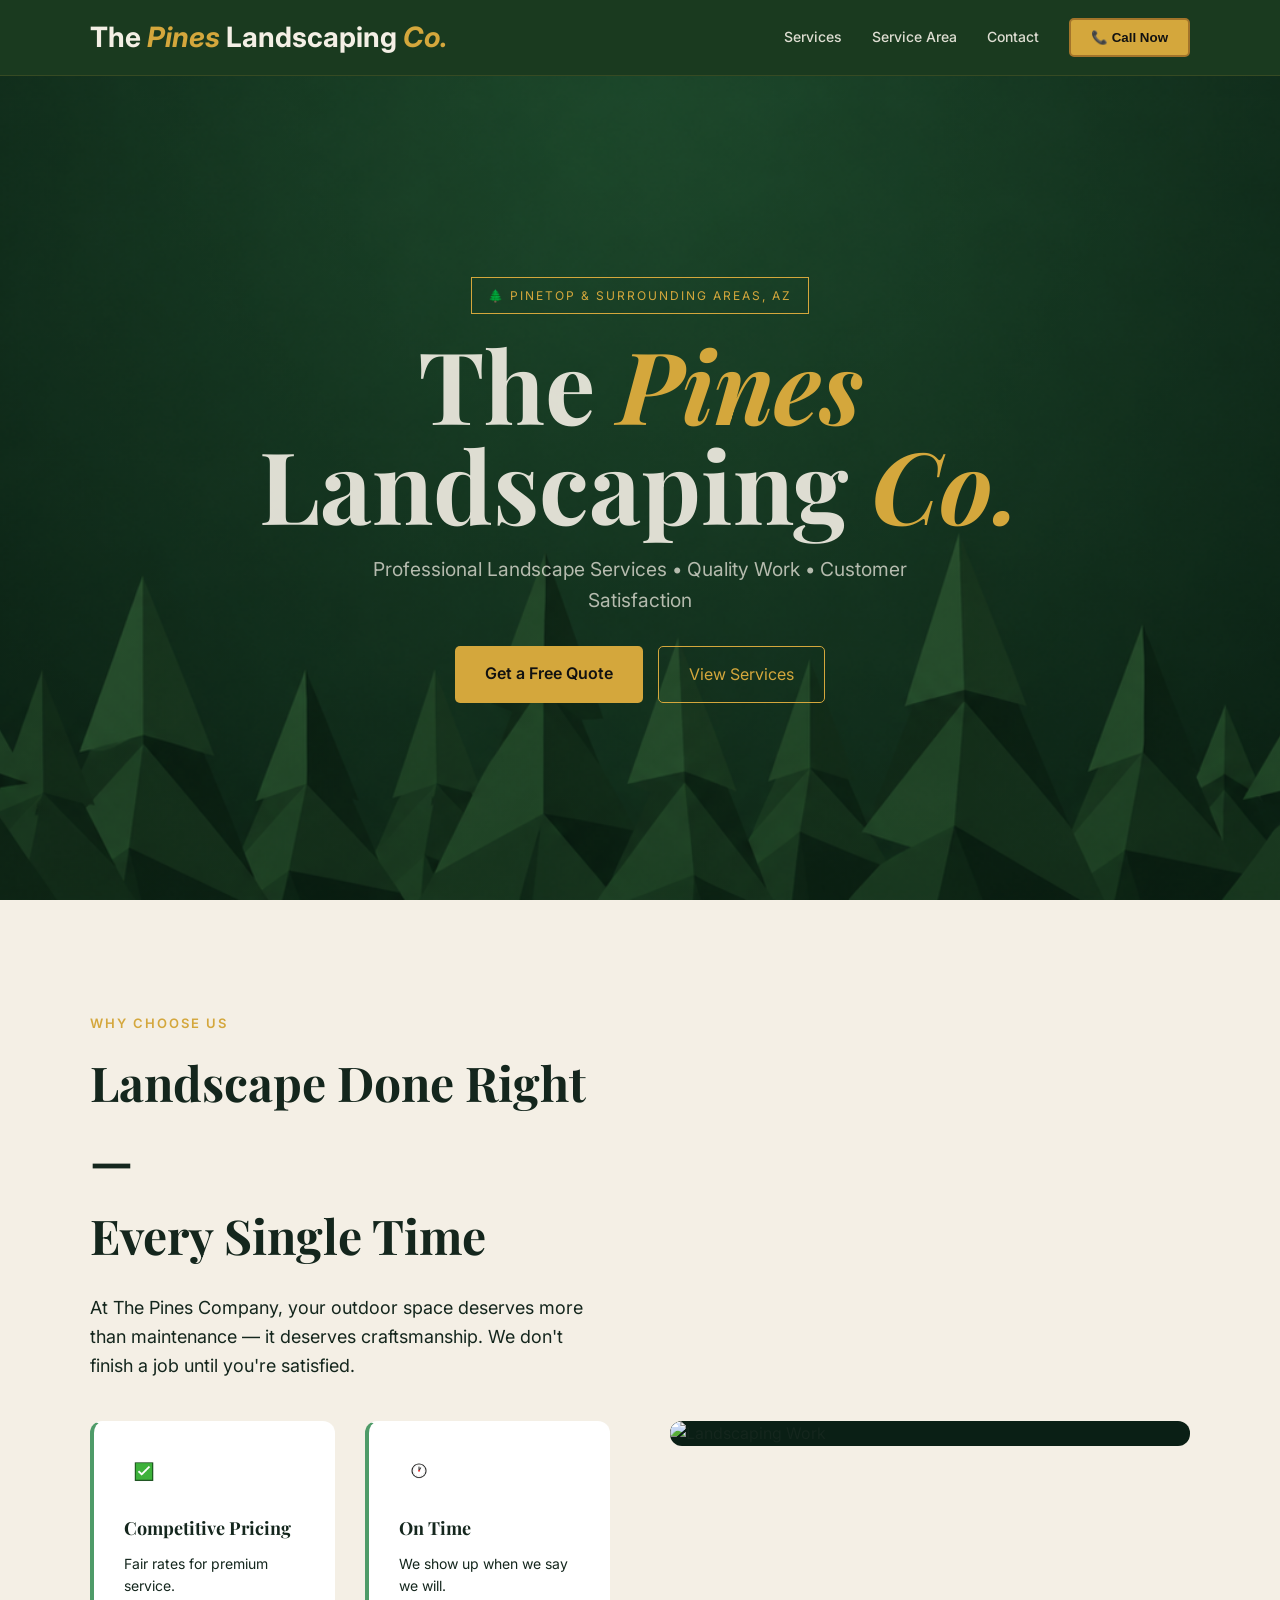
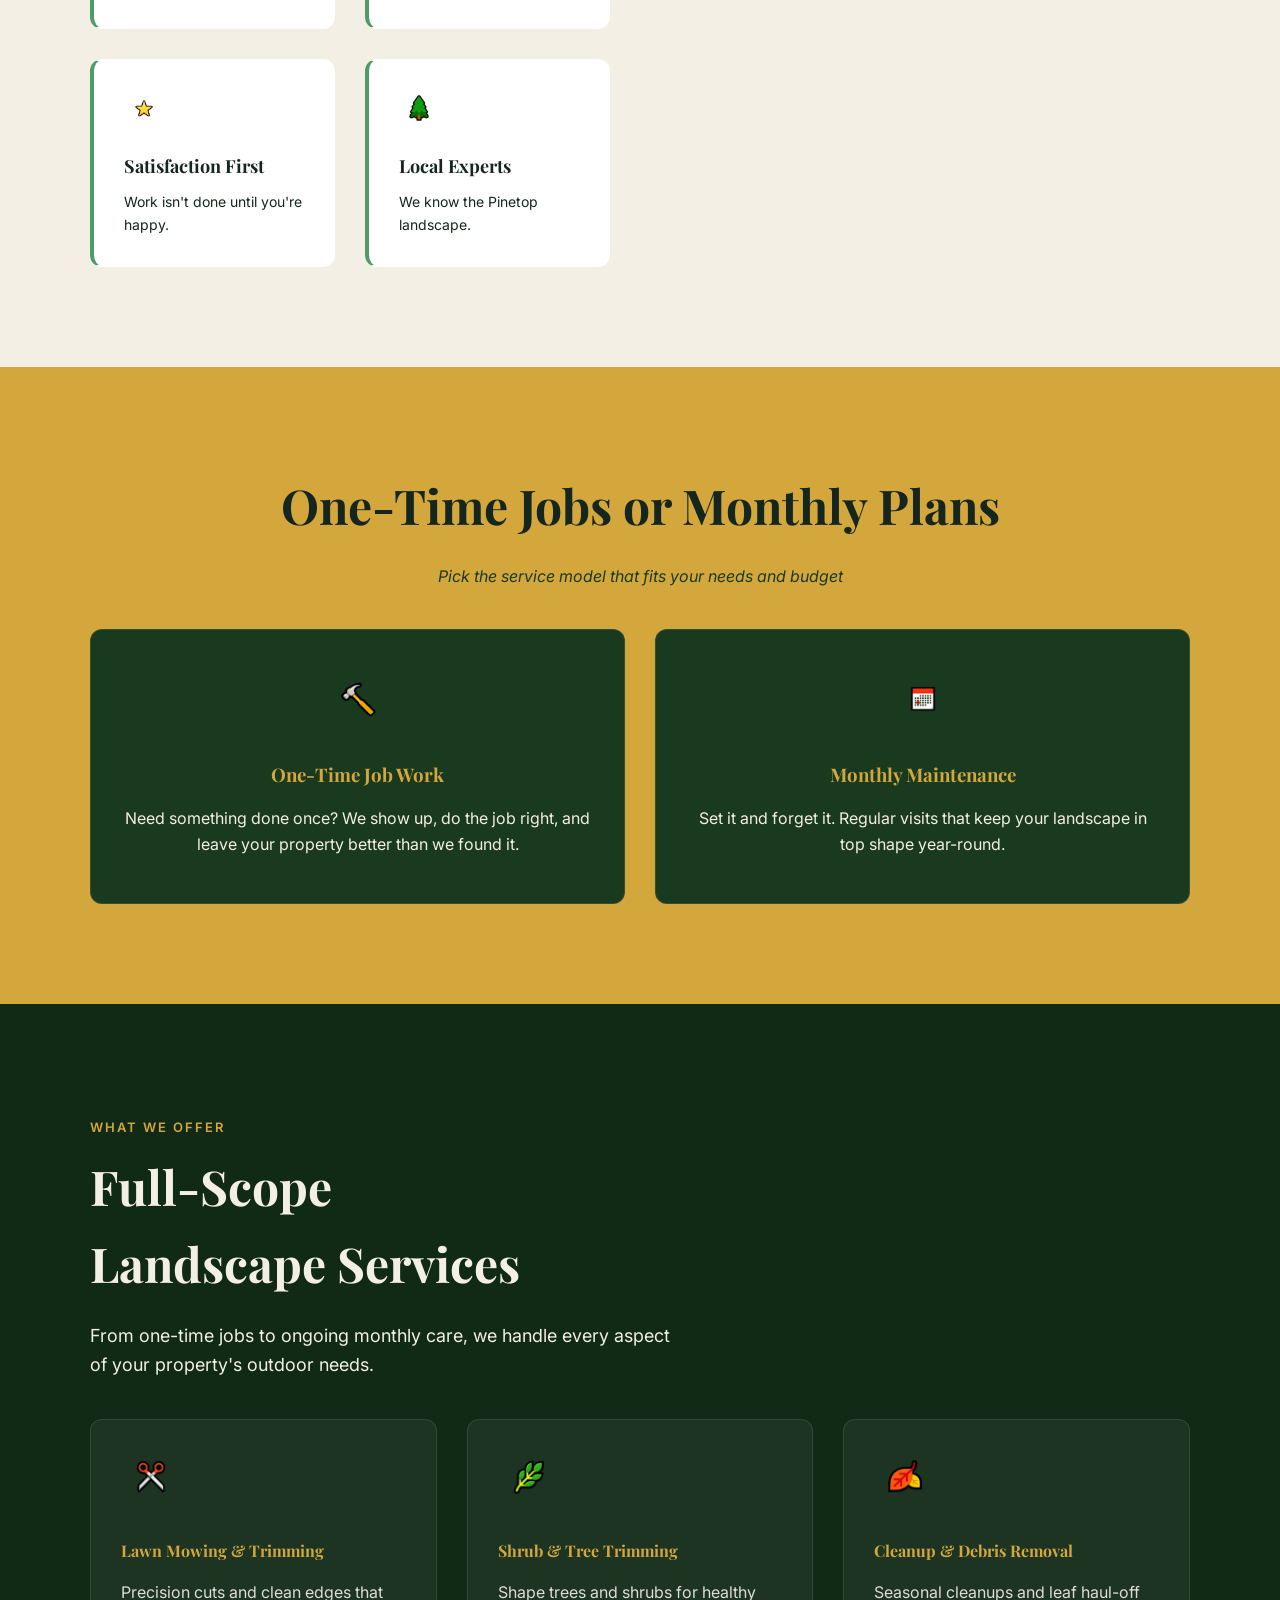
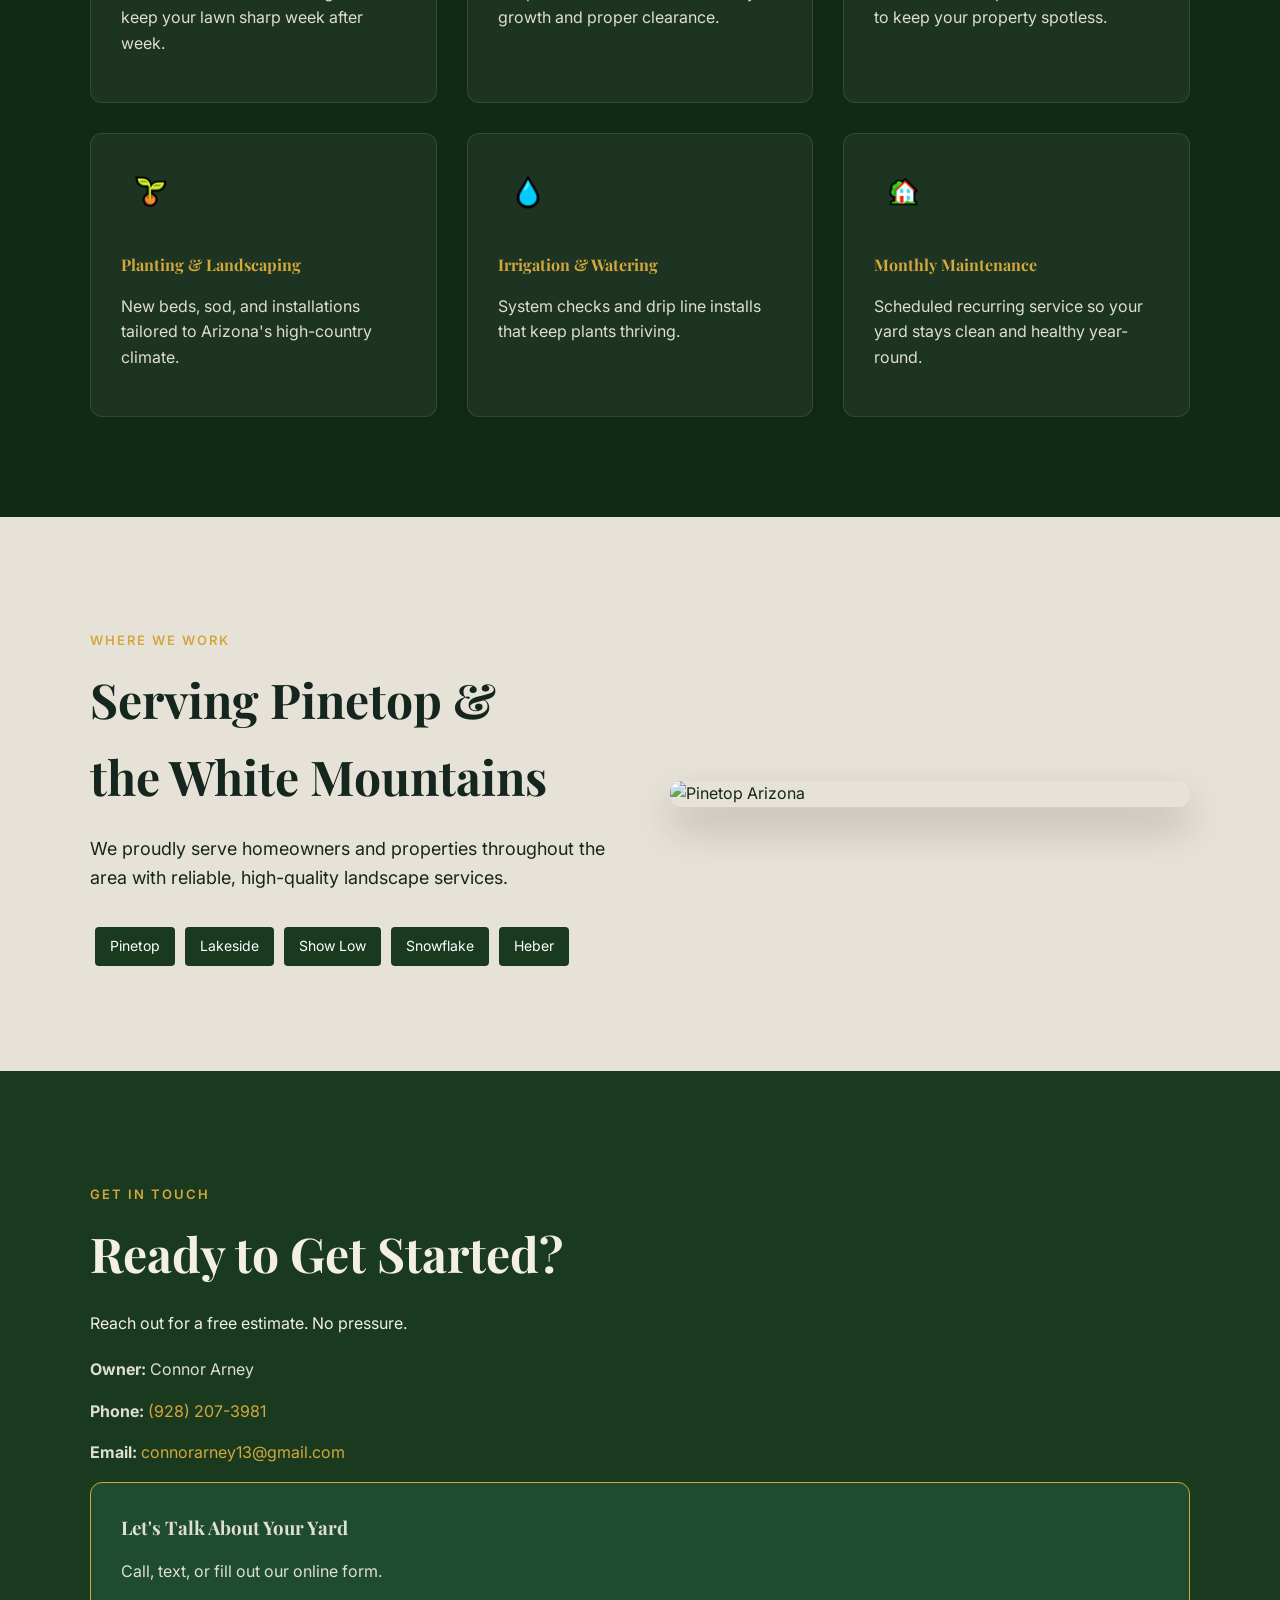
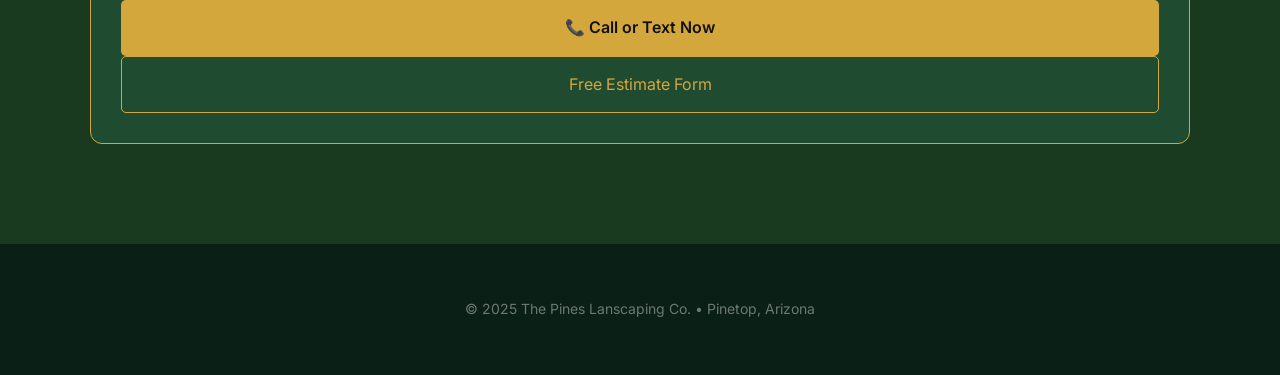
==== index.html @ 86105725 "HERO background" ====
<!DOCTYPE html>
<html lang="en">
<head>
    <meta charset="UTF-8">
    <meta name="viewport" content="width=device-width, initial-scale=1.0">
    <title>The Pines Company | Landscaping Pinetop, AZ</title>
    <meta name="description" content="Professional landscaping services in Pinetop and the White Mountains.">
    
    <!-- Google Fonts -->
    <link href="https://fonts.googleapis.com/css2?family=Playfair+Display:ital,wght@0,500;0,700;1,700&family=Inter:wght@300;400;600&display=swap" rel="stylesheet">
    <link rel="stylesheet" href="styles.css">
</head>
<body>

<header class="nav" id="main-header">
    <div class="container nav-inner">
        <div class="logo">
            The <span>Pines</span> Landscaping <span>Co.</span>
        </div>

        <button class="menu-toggle" aria-label="Toggle Menu">
            <span></span>
            <span></span>
            <span></span>
        </button>

        <nav class="nav-links">

          <a href="#services">Services</a>

          <a href="#area">Service Area</a>

          <a href="#contact">Contact</a>

          <!-- MOBILE -->
          <a href="tel:19282073981"
            class="btn-call mobile-only">
            📞 Call Now
          </a>

          <!-- DESKTOP -->
          <div class="call-wrapper desktop-only">

            <button class="btn-call"
                    id="desktopCallBtn">
              📞 Call Now
            </button>

            <div class="call-popup"
                id="callPopup">

              <p>(928) 207-3981</p>

            </div>

          </div>

        </nav>

        
    </div>
</header>

<!-- HERO -->
<section class="hero">
    <div class="container hero-content">
        <div class="badge">🌲 PINETOP & SURROUNDING AREAS, AZ</div>
        <h1>The <span>Pines</span><br>Landscaping <span>Co.</span></h1>
        <p class="subtitle">Professional Landscape Services • Quality Work • Customer Satisfaction</p>
        <div class="hero-buttons">
            <a href="https://docs.google.com/forms/d/e/1FAIpQLSfr3iakLlUoc0oCyKcKBUTKfiY2sQAtO63tjd94YqLCrpw_ZQ/viewform?usp=header" target="_blank" class="btn-primary">Get a Free Quote</a>
            <a href="#services" class="btn-outline">View Services</a>
        </div>
    </div>
    <!-- The mountain shape is preserved in CSS -->
<!--<div class="mountains"></div>-->    
</section>

<!-- WHY CHOOSE US -->
<section class="why section-padding">
    <div class="container split">
        <div class="why-left">
            <p class="section-tag">WHY CHOOSE US</p>
            <h2 class="section-title">Landscape Done Right <br>—<br> Every Single Time</h2>
            <p class="section-description">
                At The Pines Company, your outdoor space deserves more than maintenance — it deserves craftsmanship. We don't finish a job until you're satisfied.
            </p>

            <div class="grid-2 mt-40">
                <div class="feature-card">
                    <img src="images/check.png" alt="Check" class="icon-small">
                    <h3>Competitive Pricing</h3>
                    <p>Fair rates for premium service.</p>
                </div>
                <div class="feature-card">
                    <img src="images/clock.png" alt="Clock" class="icon-small">
                    <h3>On Time</h3>
                    <p>We show up when we say we will.</p>
                </div>
                <div class="feature-card">
                    <img src="images/star.png" alt="Star" class="icon-small">
                    <h3>Satisfaction First</h3>
                    <p>Work isn't done until you're happy.</p>
                </div>
                <div class="feature-card">
                    <img src="images/pine_tree.png" alt="Tree" class="icon-small">
                    <h3>Local Experts</h3>
                    <p>We know the Pinetop landscape.</p>
                </div>
            </div>
        </div>
        <div class="why-right">
            <div class="image-placeholder main-img-wrapper">
                <img src="images/landscape.jpg" alt="Landscaping Work" class="rounded-img">
            </div>
        </div>
    </div>
</section>

<!-- PLANS -->
<section class="plans section-padding">
    <div class="container text-center">
        <h2 class="section-title dark-text">One-Time Jobs or Monthly Plans</h2>
        <p class="section-subtitle">Pick the service model that fits your needs and budget</p>

        <div class="grid-2 mt-40">
            <div class="plan-card">
                <img src="images/hammer.png" alt="Hammer" class="icon-large">
                <h3>One-Time Job Work</h3>
                <p>Need something done once? We show up, do the job right, and leave your property better than we found it.</p>
            </div>
            <div class="plan-card">
                <img src="images/calender_icon.png" alt="Calendar" class="icon-large">
                <h3>Monthly Maintenance</h3>
                <p>Set it and forget it. Regular visits that keep your landscape in top shape year-round.</p>
            </div>
        </div>
    </div>
</section>

<!-- SERVICES -->
<section id="services" class="services section-padding">
    <div class="container">
        <p class="section-tag">WHAT WE OFFER</p>
        <h2 class="section-title light-text">Full-Scope<br>Landscape Services</h2>
        <p class="section-description light-text">From one-time jobs to ongoing monthly care, we handle every aspect of your property's outdoor needs.</p>
        
        <div class="grid-3 mt-40">
            <div class="service-card">
                <img src="images/scissors.png" alt="Mowing" class="icon-medium">
                <h4>Lawn Mowing & Trimming</h4>
                <p>Precision cuts and clean edges that keep your lawn sharp week after week.</p>
            </div>
            <div class="service-card">
                <img src="images/shrub.png" alt="Trimming" class="icon-medium">
                <h4>Shrub & Tree Trimming</h4>
                <p>Shape trees and shrubs for healthy growth and proper clearance.</p>
            </div>
            <div class="service-card">
                <img src="images/leaf.png" alt="Cleanup" class="icon-medium">
                <h4>Cleanup & Debris Removal</h4>
                <p>Seasonal cleanups and leaf haul-off to keep your property spotless.</p>
            </div>
            <div class="service-card">
                <img src="images/plant.png" alt="Planting" class="icon-medium">
                <h4>Planting & Landscaping</h4>
                <p>New beds, sod, and installations tailored to Arizona's high-country climate.</p>
            </div>
            <div class="service-card">
                <img src="images/water.png" alt="Irrigation" class="icon-medium">
                <h4>Irrigation & Watering</h4>
                <p>System checks and drip line installs that keep plants thriving.</p>
            </div>
            <div class="service-card">
                <img src="images/house.png" alt="Maintenance" class="icon-medium">
                <h4>Monthly Maintenance</h4>
                <p>Scheduled recurring service so your yard stays clean and healthy year-round.</p>
            </div>
        </div>
    </div>
</section>

<!-- AREA -->
<section id="area" class="area section-padding">
    <div class="container split">
        <div>
            <p class="section-tag">WHERE WE WORK</p>
            <h2 class="section-title dark-text">Serving Pinetop &<br>the White Mountains</h2>
            <p class="section-description dark-text">We proudly serve homeowners and properties throughout the area with reliable, high-quality landscape services.</p>
            <div class="locations-tags">
                <span>Pinetop</span><span>Lakeside</span><span>Show Low</span><span>Snowflake</span><span>Heber</span>
            </div>
        </div>
        <div class="area-image-wrapper">
            <img src="images/service-area.jpg" alt="Pinetop Arizona" class="rounded-img shadow">
        </div>
    </div>
</section>

<!-- CONTACT -->
<section id="contact" class="contact section-padding">
    <div class="container contact-grid">
        <div>
            <p class="section-tag">GET IN TOUCH</p>
            <h2 class="section-title light-text">Ready to Get Started?</h2>
            <p class="light-text mb-20">Reach out for a free estimate. No pressure.</p>
            <div class="contact-details">
                <p><strong>Owner:</strong> Connor Arney</p>
                <p><strong>Phone:</strong> <a href="tel:19282073981">(928) 207-3981</a></p>
                <p><strong>Email:</strong> <a href="mailto:connorarney13@gmail.com">connorarney13@gmail.com</a></p>
            </div>
        </div>
        <div class="contact-card">
            <h3>Let's Talk About Your Yard</h3>
            <p>Call, text, or fill out our online form.</p>
            <a href="tel:19282073981" class="btn-primary block text-center">📞 Call or Text Now</a>
            <a href="https://docs.google.com/forms/d/e/1FAIpQLSfr3iakLlUoc0oCyKcKBUTKfiY2sQAtO63tjd94YqLCrpw_ZQ/viewform?usp=header" target="_blank" class="btn-outline block text-center mt-10">Free Estimate Form</a>
        </div>
    </div>
</section>

<footer>
    <div class="container">
        <p>&copy; 2025 The Pines Lanscaping Co. • Pinetop, Arizona</p>
    </div>
</footer>

<script src="scripts.js"></script>
</body>
</html>
---- styles.css ----
/* =========================
   VARIABLES & RESET
========================= */
:root {
  --primary-green: #1a3a1f;
  --accent-gold: #d4a73c;
  --off-white: #f4efe5;
  --text-dark: #14261d;
  --text-light: rgba(244, 239, 229, 0.9);
  --white: #ffffff;
  --transition: all 0.3s ease;
}

* { box-sizing: border-box; }

body {
  margin: 0;
  font-family: 'Inter', sans-serif;
  background: var(--primary-green);
  color: var(--text-light);
  line-height: 1.6;
  overflow-x: hidden;
}

h1, h2, h3, h4 {
  font-family: 'Playfair Display', serif;
  margin: 0;
}

.container {
  width: 90%;
  max-width: 1100px;
  margin: auto;
}

.section-padding { padding: 100px 0; }
.mt-40 { margin-top: 40px; }
.mb-20 { margin-bottom: 20px; }
.text-center { text-align: center; }

/* =========================
   NAVIGATION
========================= */
.nav {
  position: fixed;
  top: 0;
  width: 100%;
  z-index: 1000;
  padding: 15px 0;
  background: var(--primary-green);
  border-bottom: 1px solid rgba(212, 167, 60, 0.15);
  transition: var(--transition);
}

.nav.scrolled {
  padding: 10px 0;
  box-shadow: 0 5px 20px rgba(0,0,0,0.3);
}

.nav-inner {
  display: flex;
  justify-content: space-between;
  align-items: center;
}

.logo {
  font-size: 28px;
  font-weight: 700;
  color: var(--off-white);
}

.logo span { color: var(--accent-gold); font-style: italic; }

.nav-links { display: flex; gap: 30px; align-items: center; }

.nav-links a {
  color: var(--text-light);
  text-decoration: none;
  font-size: 14px;
  font-weight: 500;
  transition: var(--transition);
}

.nav-links a:hover { color: var(--accent-gold); }

.btn-call {
  background: var(--accent-gold);
  color: #111 !important;
  padding: 10px 20px;
  border-radius: 5px;
  font-weight: 600;
  text-decoration: none;
  border: 2px solid rgb(163, 116, 42);
  box-shadow: none;
}

/* Mobile Menu Toggle */
.menu-toggle {
  display: none;
  background: none;
  border: none;
  cursor: pointer;
  flex-direction: column;
  gap: 5px;
}

.menu-toggle span {
  display: block;
  width: 25px;
  height: 3px;
  background: var(--off-white);
}

/* =========================
   HERO
========================= */
.hero {
  height: 100vh;

  display: flex;

  align-items: center;

  text-align: center;

  position: relative;

  background:
    linear-gradient(
      rgba(0,0,0,0.25),
      rgba(0,0,0,0.25)
    ),
    url("images/HERObg.png");

  background-size: cover;

  background-position: center;

  background-repeat: no-repeat;

  padding-top: 80px;
}

.badge {
  display: inline-block;
  border: 1px solid var(--accent-gold);
  color: var(--accent-gold);
  padding: 8px 16px;
  font-size: 12px;
  letter-spacing: 2px;
  margin-bottom: 20px;
}

.hero h1 { font-size: clamp(50px, 8vw, 100px); line-height: 1; }
.hero h1 span { color: var(--accent-gold); font-style: italic; }

.subtitle {
  font-size: 1.2rem;
  margin: 20px auto;
  max-width: 600px;
  opacity: 0.8;
}

.hero-buttons { display: flex; justify-content: center; gap: 15px; margin-top: 30px; }

/* =========================
   COMPONENTS (Cards & Buttons)
========================= */
.btn-primary {
  background: var(--accent-gold);
  color: #111;
  padding: 15px 30px;
  border-radius: 5px;
  text-decoration: none;
  font-weight: 600;
  display: inline-block;
  transition: var(--transition);
}

.btn-primary:hover { transform: translateY(-3px); box-shadow: 0 5px 15px rgba(0,0,0,0.2); }

.btn-outline {
  border: 1px solid var(--accent-gold);
  color: var(--accent-gold);
  padding: 15px 30px;
  border-radius: 5px;
  text-decoration: none;
  display: inline-block;
  transition: var(--transition);
}

.btn-outline:hover { background: var(--accent-gold); color: #111; }

.block { display: block; width: 100%; }

/* Grid logic */
.grid-2 { display: grid; grid-template-columns: 1fr 1fr; gap: 30px; }
.grid-3 { display: grid; grid-template-columns: repeat(3, 1fr); gap: 30px; }
.split { display: grid; grid-template-columns: 1fr 1fr; gap: 60px; align-items: center; }

/* Common Card Style */
.feature-card, .plan-card, .service-card, .contact-card {
  background: rgba(255,255,255,0.05);
  border: 1px solid rgba(255,255,255,0.1);
  padding: 30px;
  border-radius: 12px;
  transition: var(--transition);
}

.feature-card { background: var(--white); color: var(--text-dark); border-left: 4px solid #4e9b68; }
.feature-card h3 { font-size: 18px; margin-bottom: 10px; }
.feature-card p { font-size: 14px; margin: 0; }

.plan-card { background: var(--primary-green); color: var(--off-white); text-align: center; }
.plan-card h3 { color: var(--accent-gold); margin: 15px 0; }

.service-card:hover { transform: translateY(-5px); border-color: var(--accent-gold); }
.service-card h4 { margin-bottom: 10px; color: var(--accent-gold); }

/* Section Typo */
.section-tag { color: var(--accent-gold); letter-spacing: 2px; font-weight: 600; font-size: 13px; margin-bottom: 10px; }
.section-title { font-size: clamp(32px, 5vw, 48px); margin-bottom: 20px; }
.section-description { font-size: 18px; max-width: 600px; margin-bottom: 30px; }

.dark-text { color: var(--text-dark); }
.light-text { color: var(--off-white); }

/* =========================
   SECTIONS SPECIFIC
========================= */
.why { background: var(--off-white); color: var(--text-dark); }

.plans { background: var(--accent-gold); }
.section-subtitle { font-style: italic; color: var(--primary-green); }

.services { background: #102a16; }

.area { background: #e7e2d8; color: var(--text-dark); }
.locations-tags span {
  display: inline-block;
  background: var(--primary-green);
  color: white;
  padding: 8px 15px;
  margin: 5px;
  border-radius: 4px;
  font-size: 14px;
}

.contact-card { background: rgba(32, 77, 52, 0.9); border: 1px solid var(--accent-gold); }
.contact-details a { color: var(--accent-gold); text-decoration: none; }

.rounded-img { width: 100%; border-radius: 15px; display: block; }
.shadow { box-shadow: 0 20px 40px rgba(0,0,0,0.2); }

/* =========================
   MOUNTAIN CLIP (Original preserved)
========================= */
.mountains {
  position: absolute;
  bottom: 0; left: 0; width: 100%; height: 200px; z-index: 1; pointer-events: none;
}
.mountains::after {
  content: ""; position: absolute; inset: 0;
  clip-path: polygon(0% 100%, 4% 70%, 14% 52%, 27% 65%, 42% 42%, 58% 58%, 74% 38%, 90% 55%, 100% 100%);
  background-color: rgba(95, 160, 95, 0.2);
}

footer { background: #0a1f15; padding: 40px 0; text-align: center; font-size: 14px; color: rgba(255,255,255,0.4); }

/* =========================
   RESPONSIVE
========================= */

.desktop-only {
  display: inline-block;
}

.mobile-only {
  display: none;
}

@media (max-width: 900px) {
  .desktop-only { display: none !important; }
  .mobile-only { display: inline-block !important; }
  .menu-toggle { display: flex; }
  
  .nav-links {
    position: absolute;
    top: 100%; left: 0; width: 100%;
    background: var(--primary-green);
    flex-direction: column;
    padding: 20px;
    gap: 20px;
    display: none; /* Toggle with JS */
  }
  
  .nav-links.active { display: flex; }
  
  .split, .grid-3, .grid-2, .contact-grid { grid-template-columns: 1fr; }
  
  .hero { height: auto; padding: 150px 0 100px; }
  .hero-buttons { flex-direction: column; }
}

/* =========================
   MOBLIE & DESKTOP BEHAVIOR
========================= */

.call-wrapper {
  position: relative;
}

.call-popup {
  position: absolute;

  top: 120%;

  right: 0;

  background: rgba(26, 58, 31, 1);

  color: rgba(244, 239, 229, 1);

  border: 2px solid rgba(212, 175, 55, 1);

  padding: 14px 18px;

  border-radius: 10px;

  box-shadow:
    0 10px 30px rgba(0,0,0,0.18);

  opacity: 0;

  pointer-events: none;

  transform: translateY(-10px);

  transition: 0.25s ease;

  white-space: nowrap;

  z-index: 1000;
}

.call-popup.active {
  opacity: 1;

  pointer-events: auto;

  transform: translateY(0);
}

/* =========================
   IMAGE & ICON CONSTRAINTS
========================= */

/* This prevents icons from blowing up to full width */
.icon-small {
    width: 40px;
    height: 40px;
    object-fit: contain; /* Keeps ratio, doesn't stretch */
    margin-bottom: 15px;
}

.icon-medium {
    width: 60px;
    height: 60px;
    object-fit: contain;
    margin-bottom: 20px;
}

.icon-large {
    width: 80px;
    height: 80px;
    object-fit: contain;
    margin-bottom: 20px;
    display: block;
    margin-left: auto;
    margin-right: auto;
}

/* This controls the large "Service Area" and "Landscape" photos */
.rounded-img {
    width: 100%;
    max-height: 450px;    /* Prevents the image from being infinitely tall */
    object-fit: cover;    /* Crops the image to fit the box without stretching */
    border-radius: 12px;
    display: block;
}

/* Specifically for the "Why Choose Us" side image */
.why-right .rounded-img {
    max-height: 600px; /* Allows this one to be a bit taller to match text height */
}

/* Placeholder box styling in case images haven't loaded */
.image-placeholder {
    background: #0a1f15;
    border-radius: 12px;
    overflow: hidden;
}

/* =========================
   RESPONSIVE IMAGE ADJUSTMENTS
========================= */
@media (max-width: 900px) {
    .rounded-img {
        max-height: 300px; /* Makes images shorter on mobile so you don't have to scroll forever */
    }
}
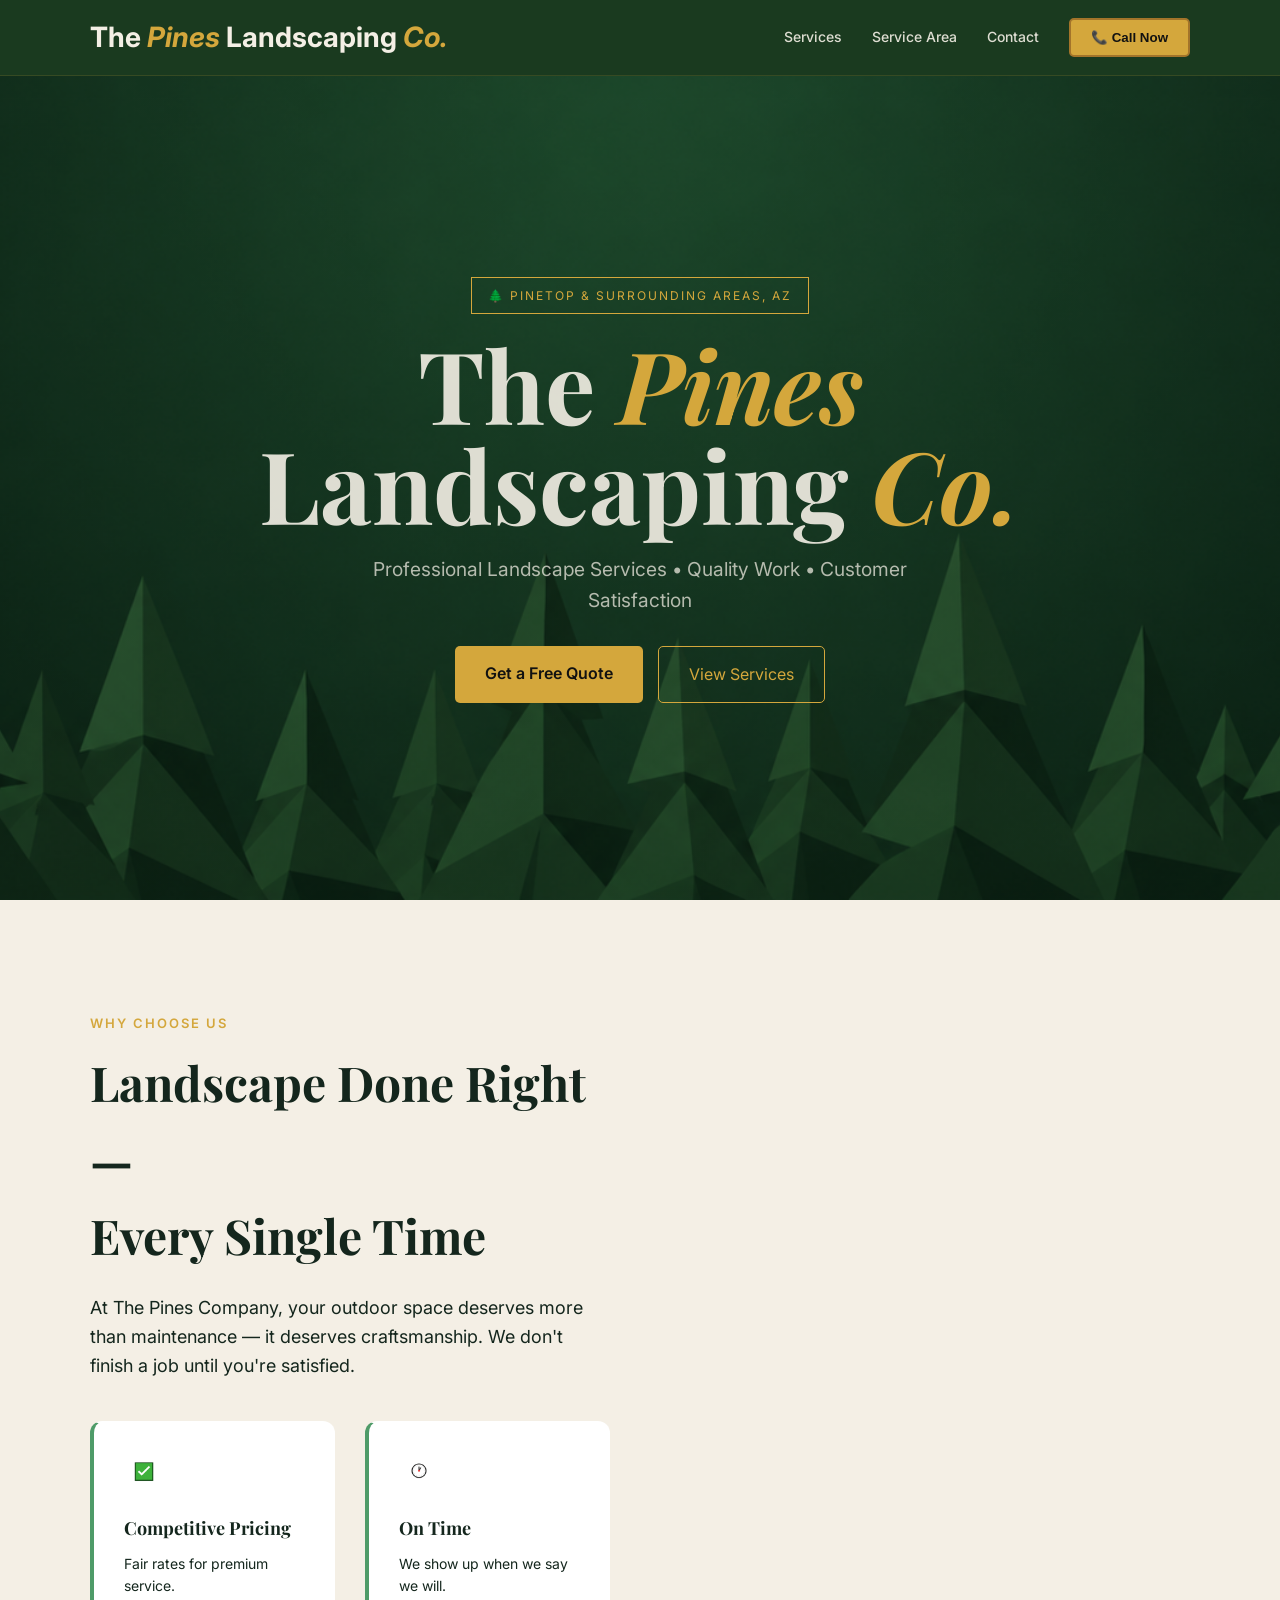
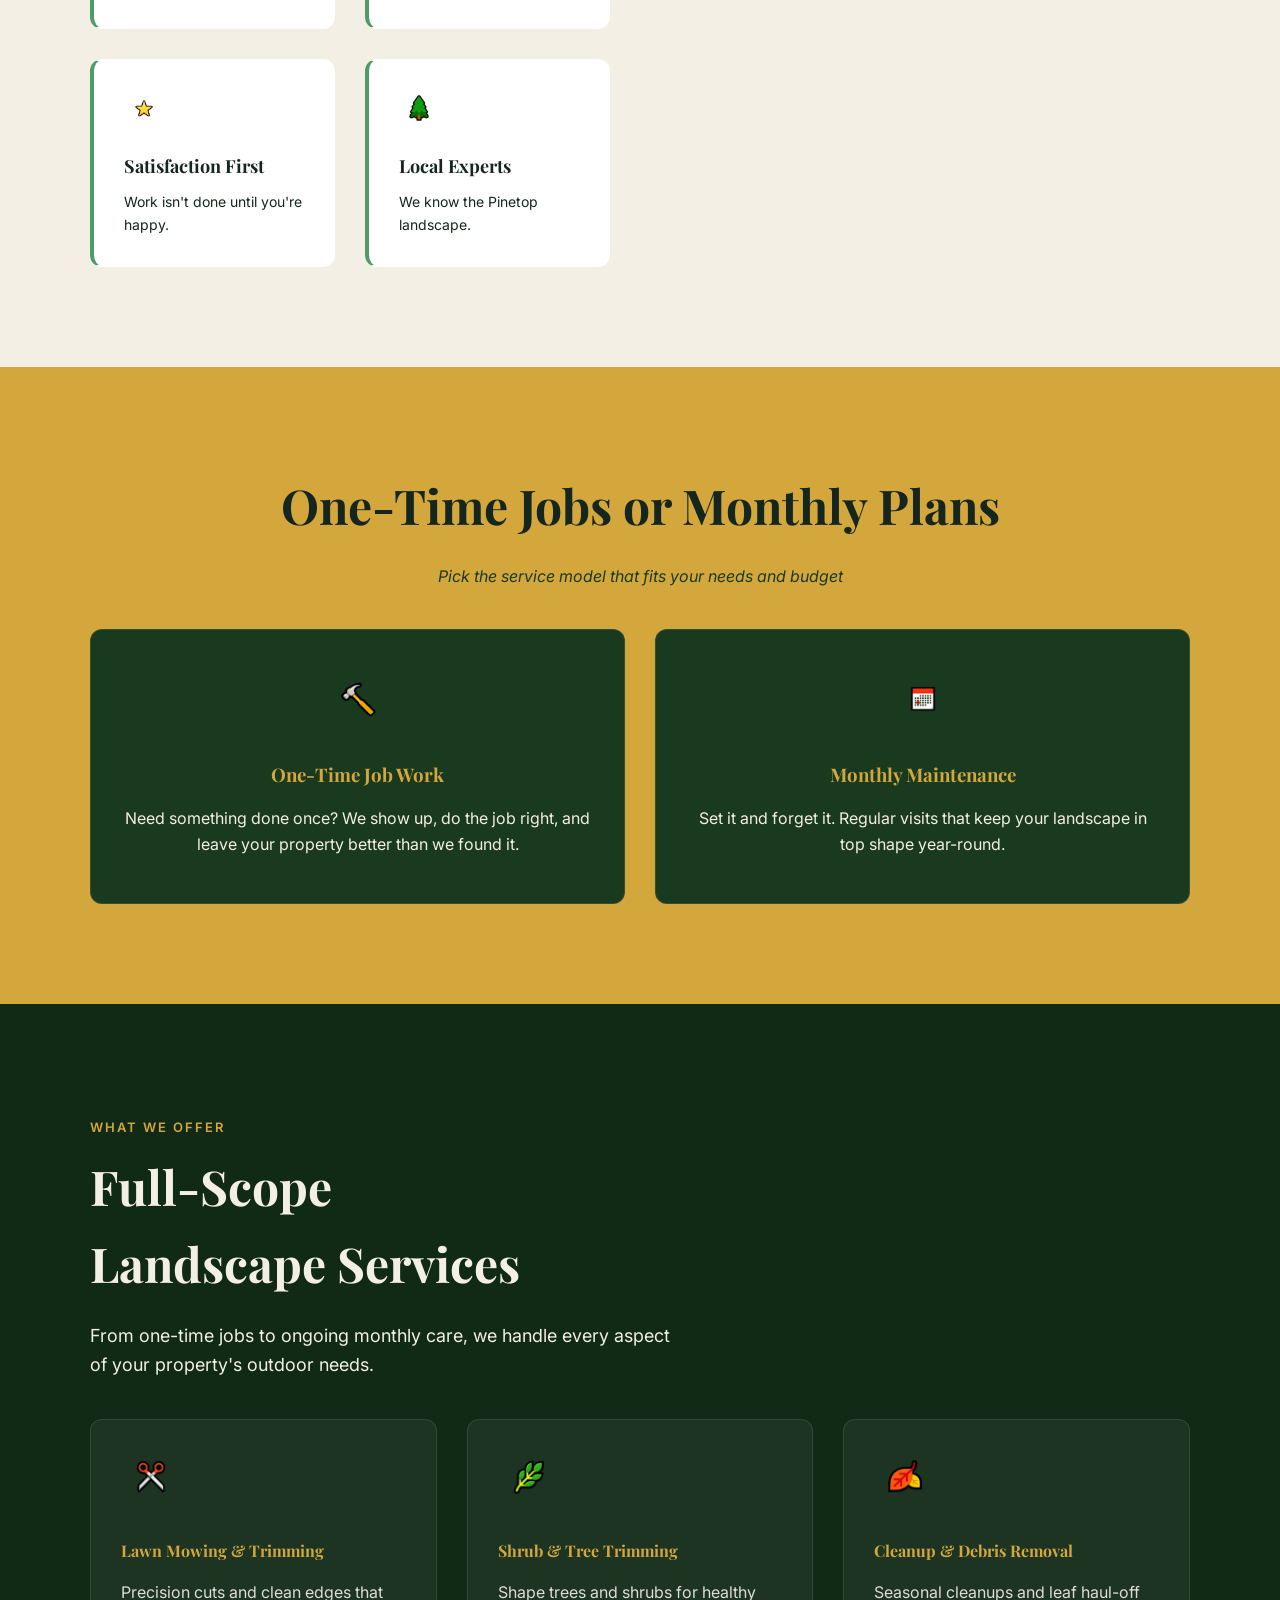
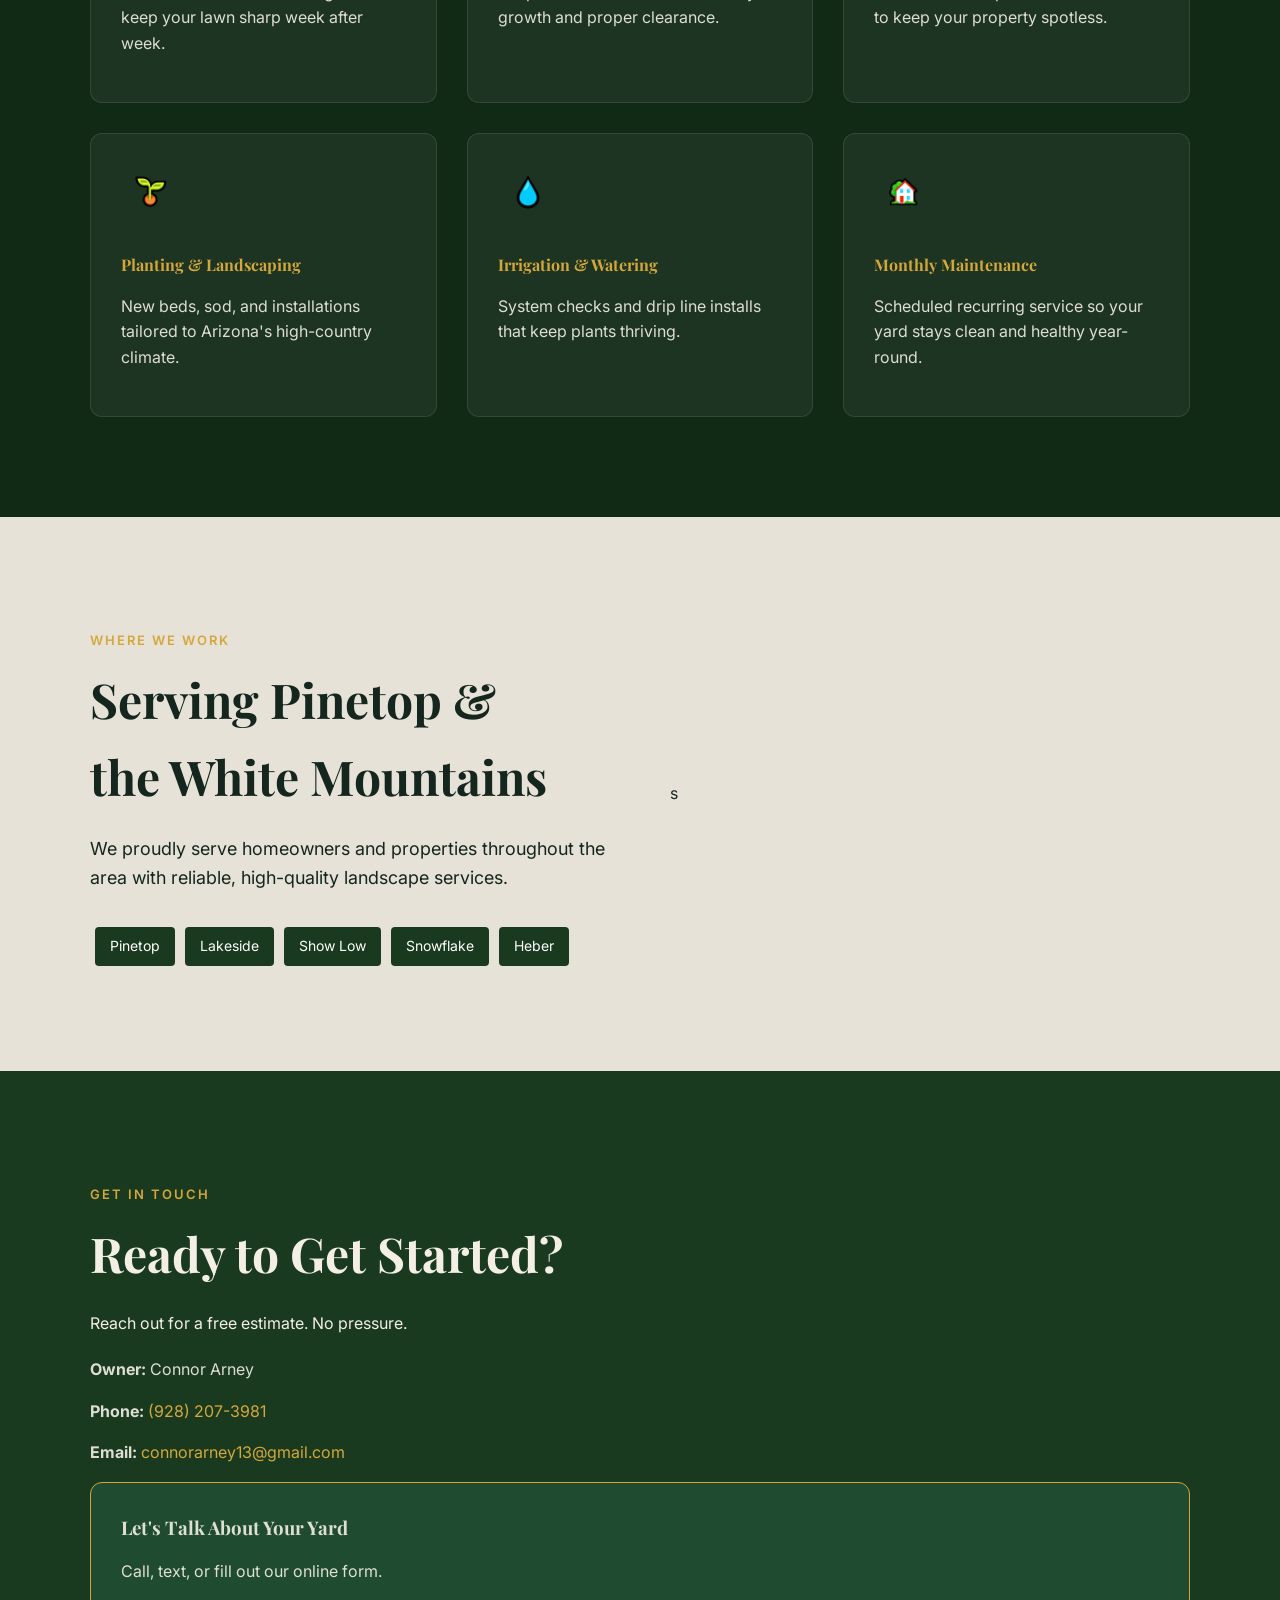
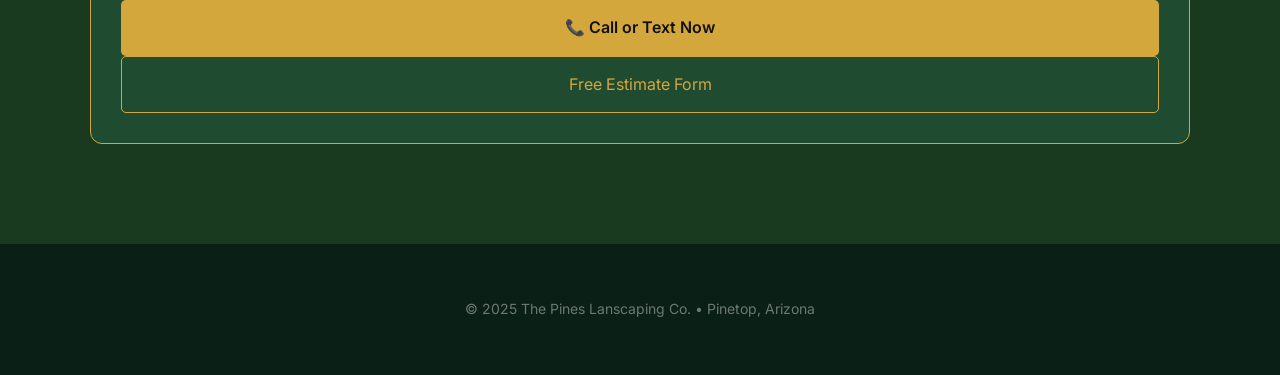
==== commit 83548908: "remove images" ====
--- a/index.html
+++ b/index.html
@@ -110,9 +110,9 @@
             </div>
         </div>
         <div class="why-right">
-            <div class="image-placeholder main-img-wrapper">
+            <!-- <div class="image-placeholder main-img-wrapper">
                 <img src="images/landscape.jpg" alt="Landscaping Work" class="rounded-img">
-            </div>
+            </div> -->
         </div>
     </div>
 </section>
@@ -191,9 +191,9 @@
                 <span>Pinetop</span><span>Lakeside</span><span>Show Low</span><span>Snowflake</span><span>Heber</span>
             </div>
         </div>
-        <div class="area-image-wrapper">
+        <!-- <div class="area-image-wrapper">
             <img src="images/service-area.jpg" alt="Pinetop Arizona" class="rounded-img shadow">
-        </div>
+        </div> -->s
     </div>
 </section>
 
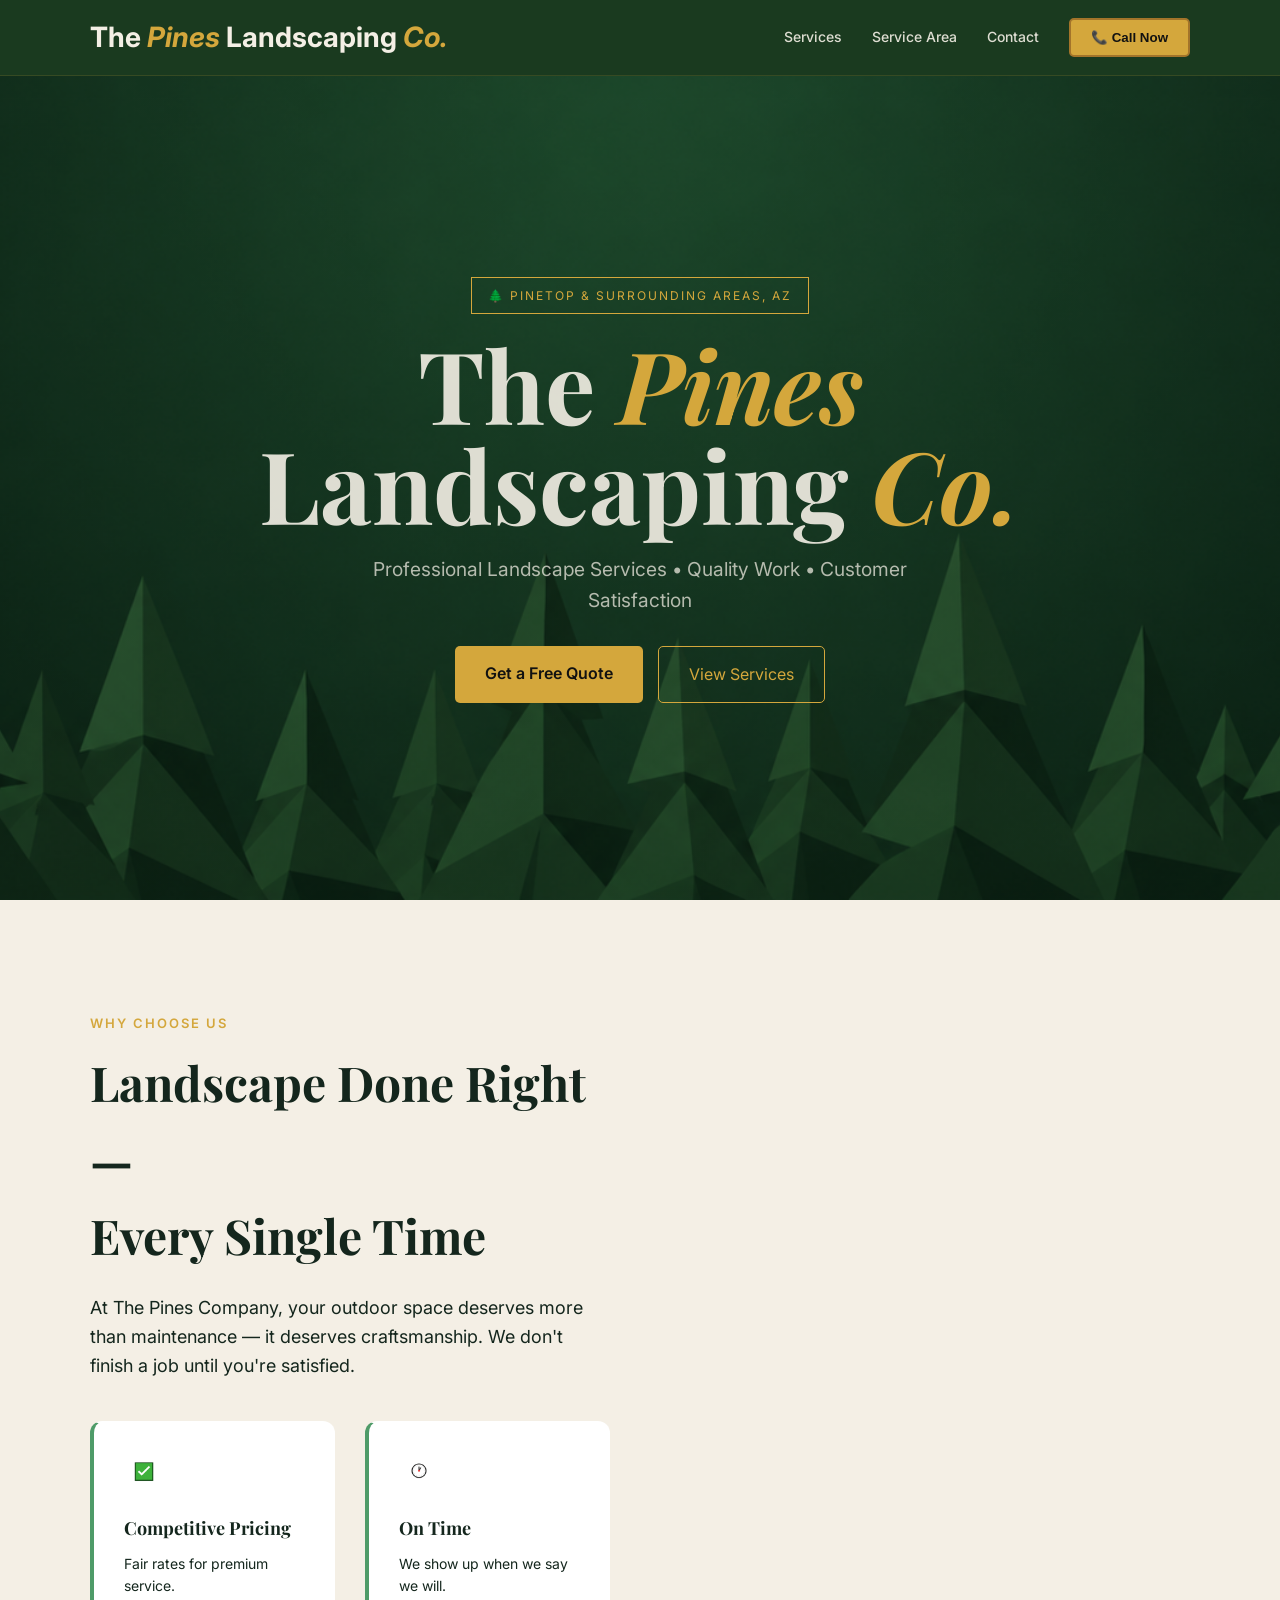
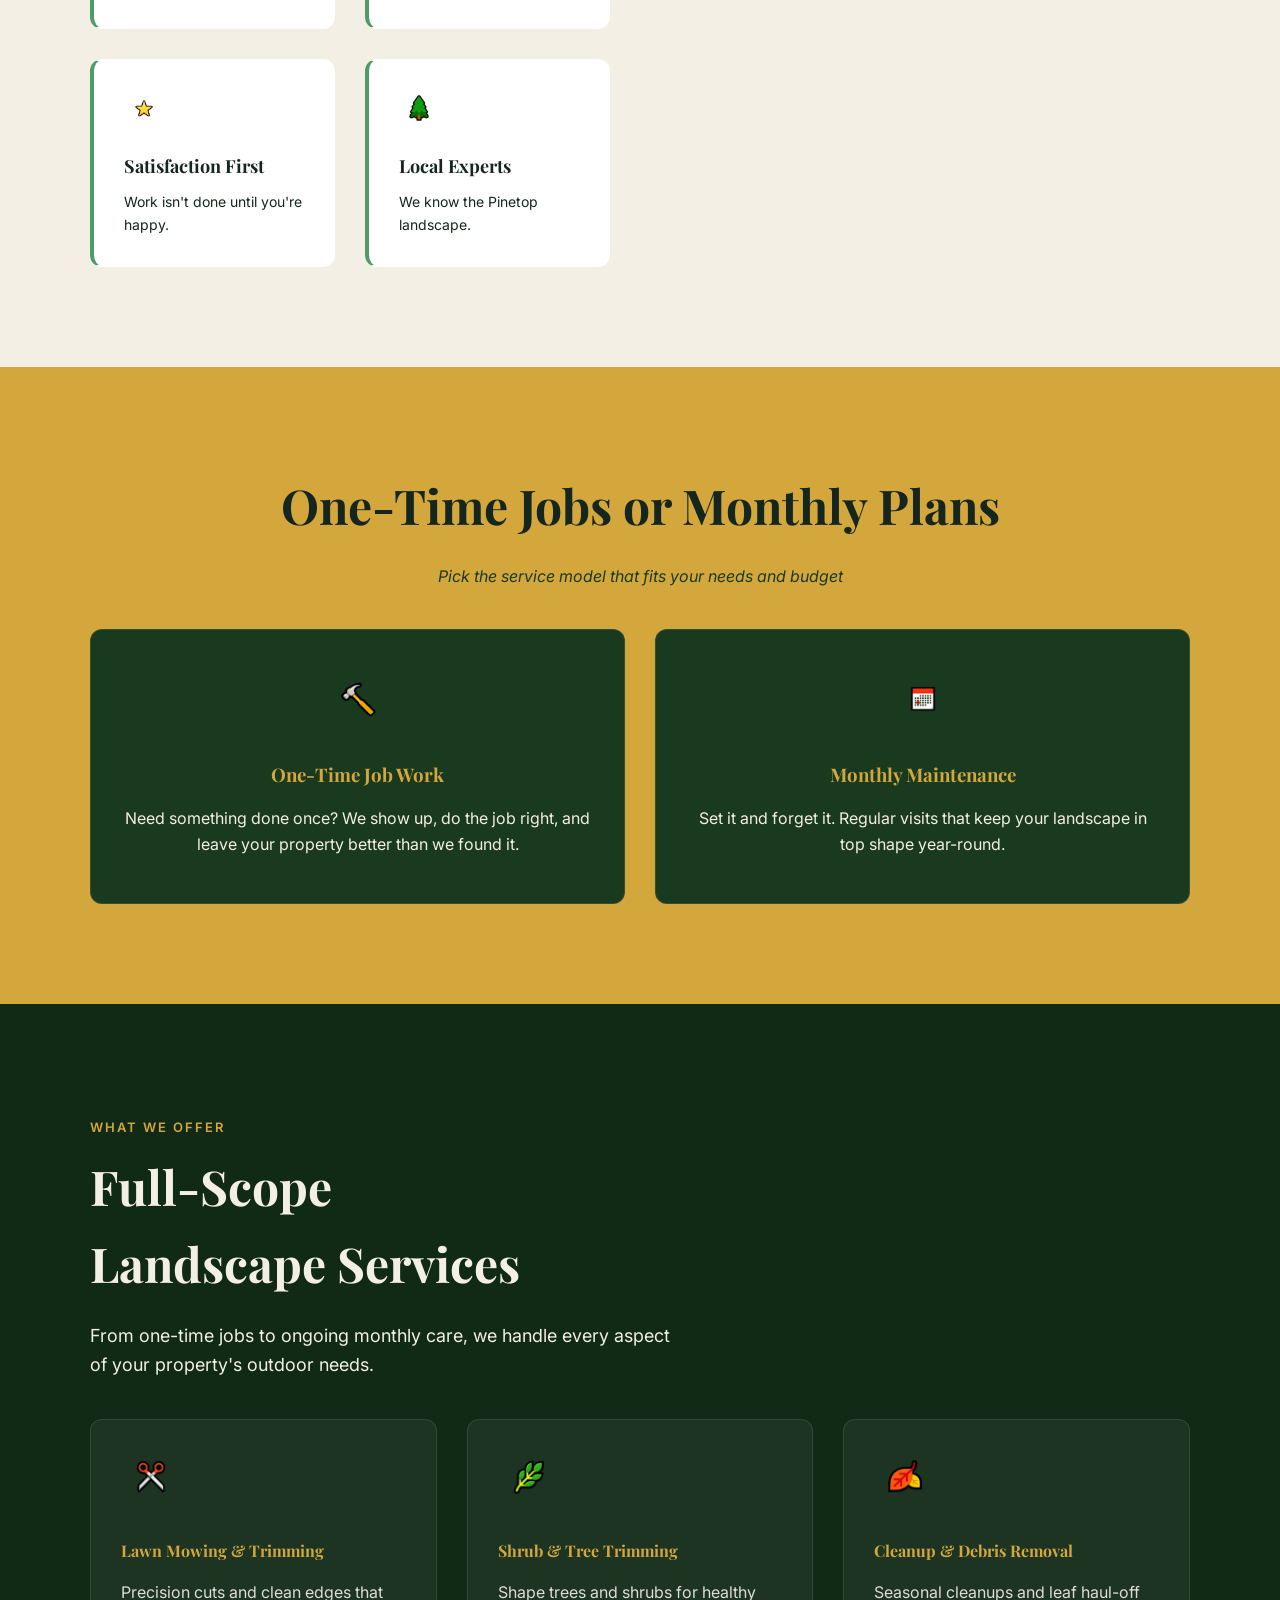
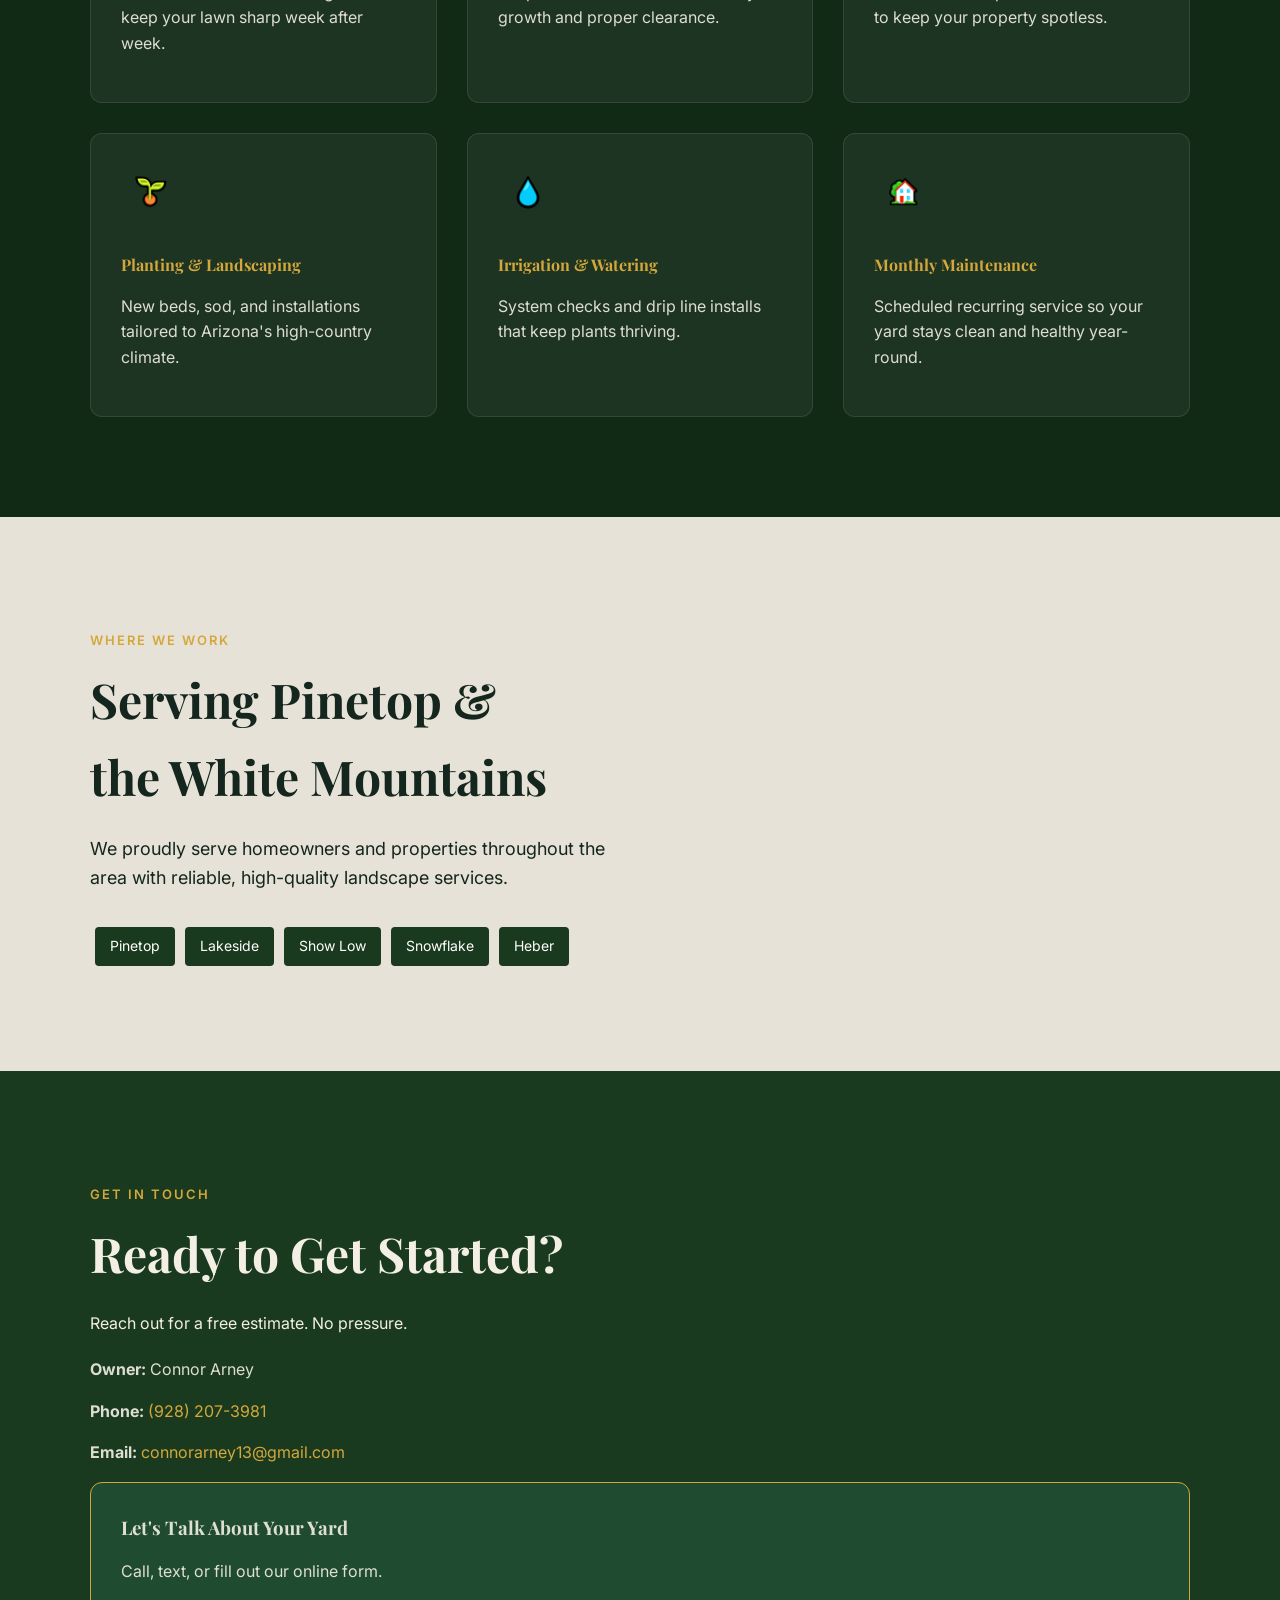
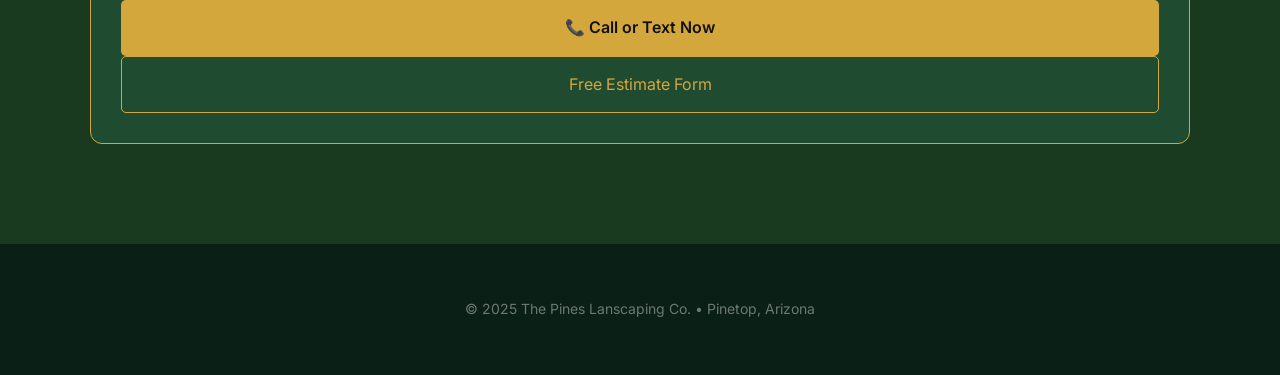
==== commit 42d6e10d: "remove letter" ====
--- a/index.html
+++ b/index.html
@@ -193,7 +193,7 @@
         </div>
         <!-- <div class="area-image-wrapper">
             <img src="images/service-area.jpg" alt="Pinetop Arizona" class="rounded-img shadow">
-        </div> -->s
+        </div> -->
     </div>
 </section>
 
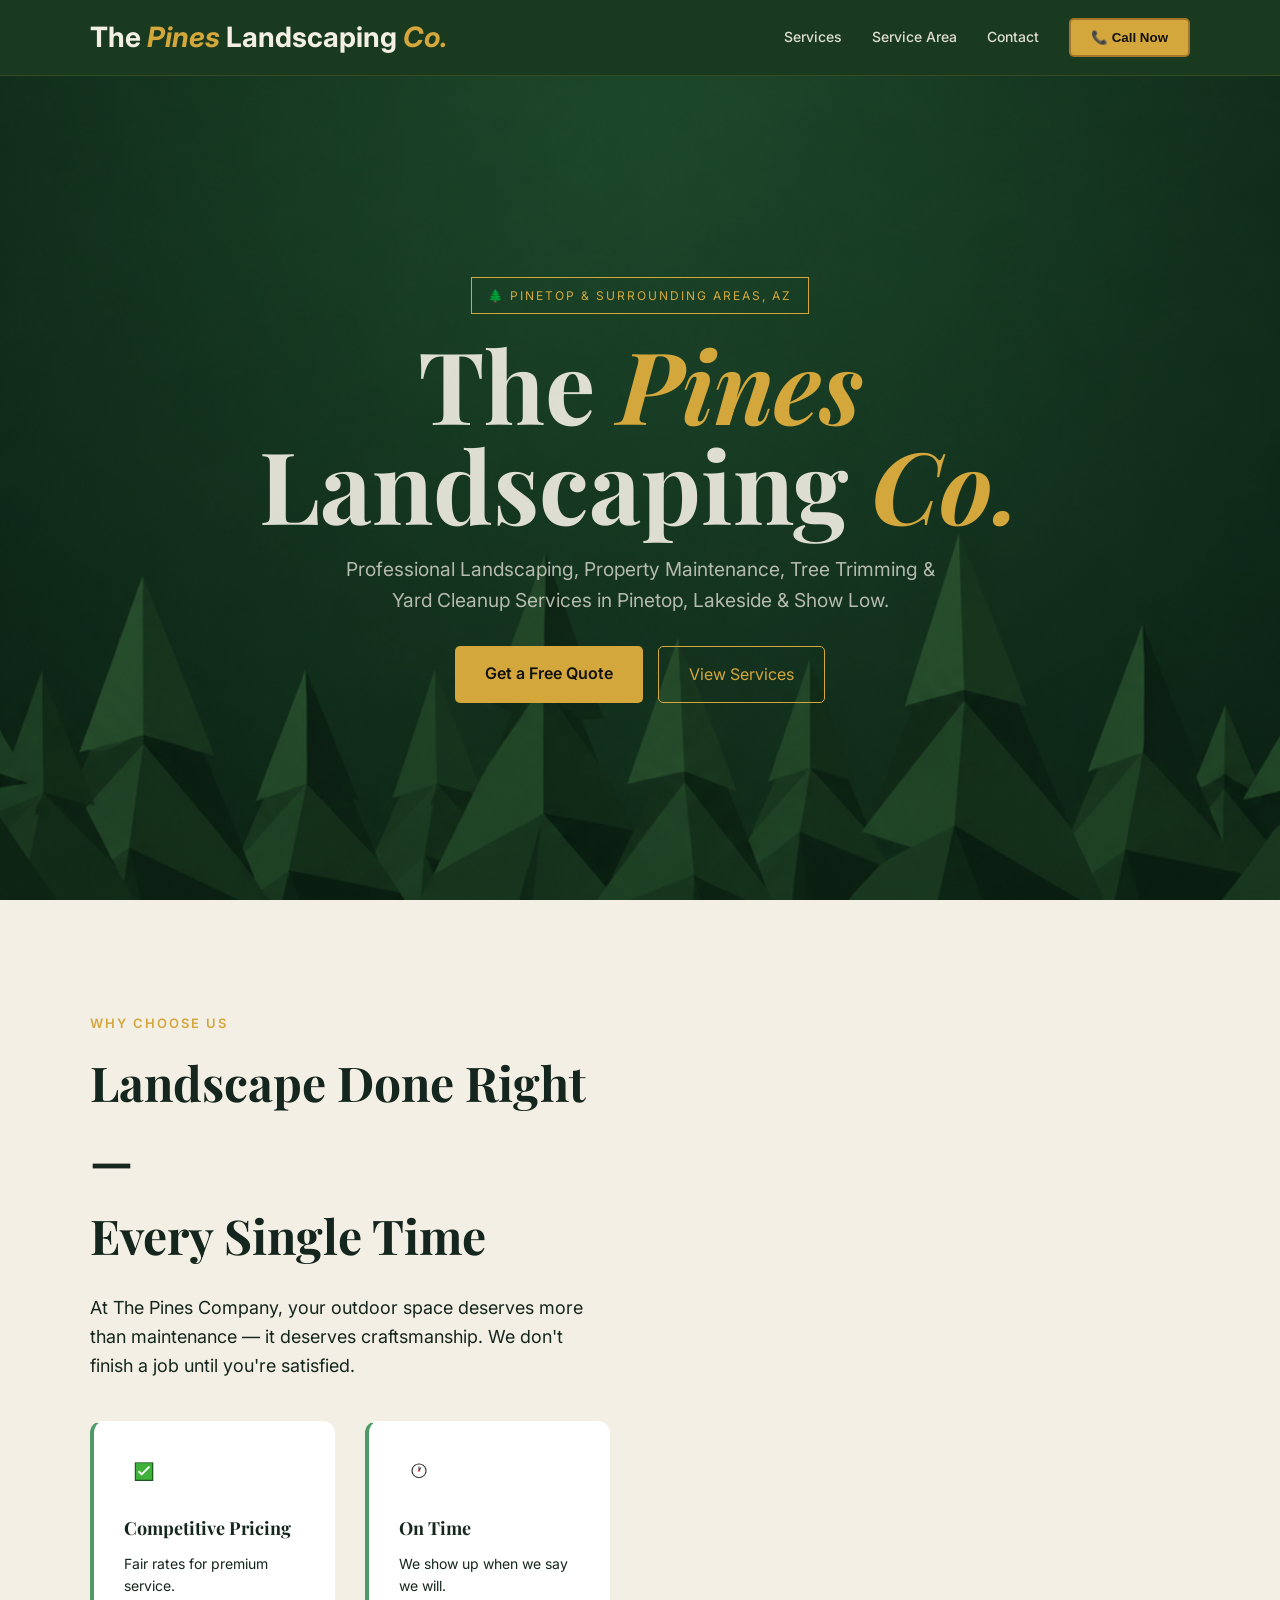
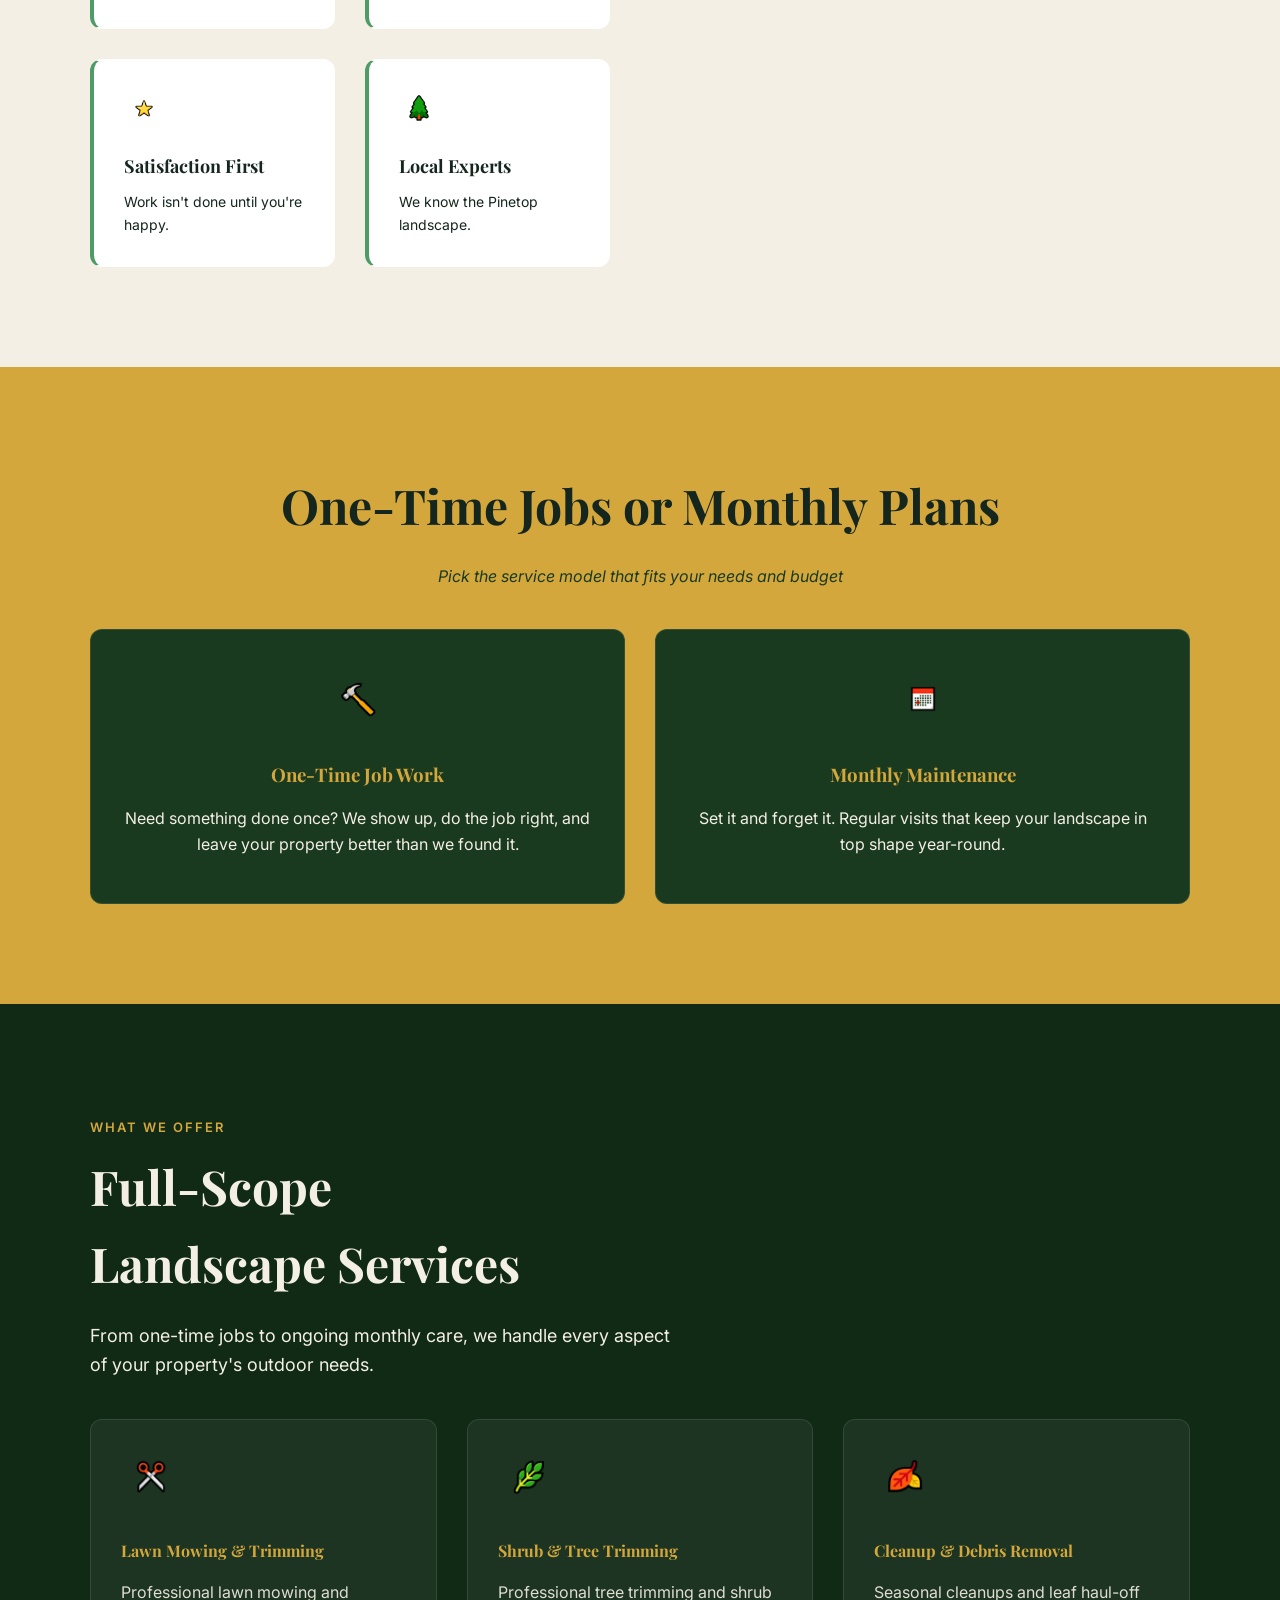
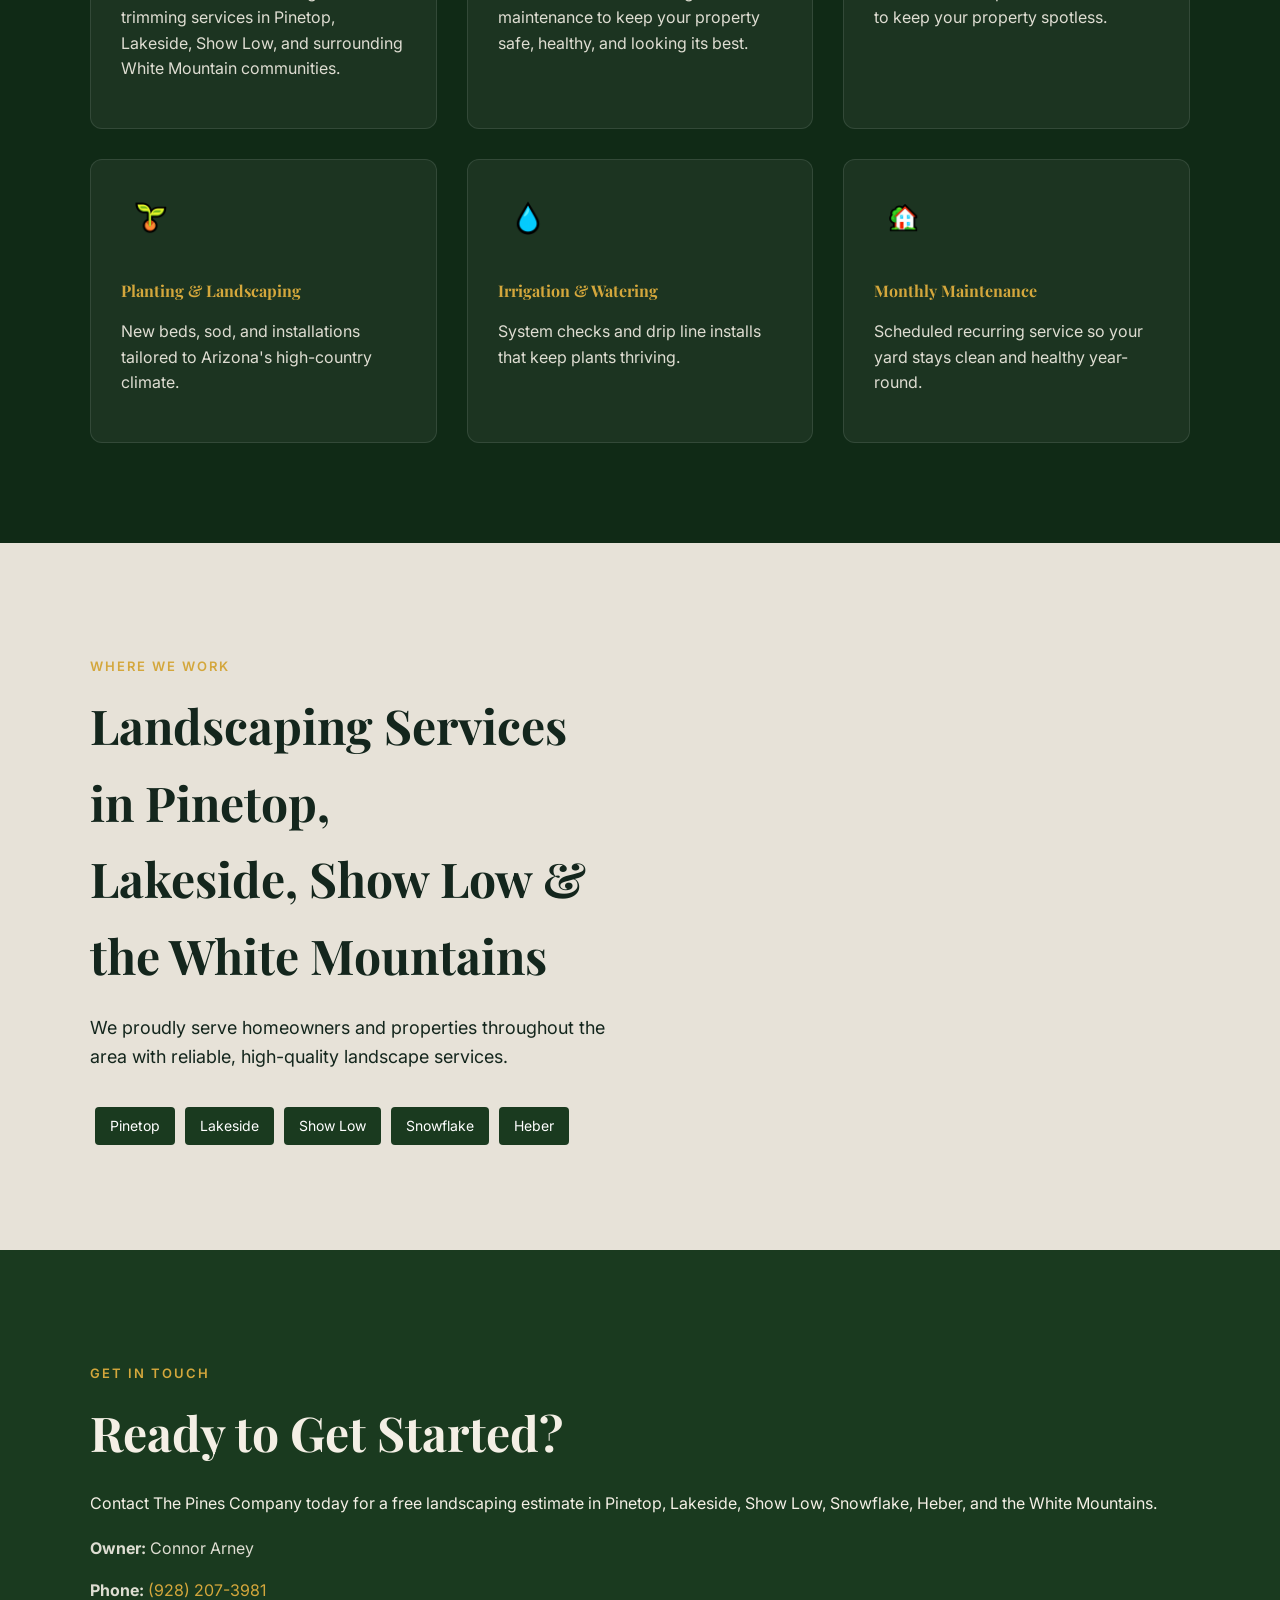
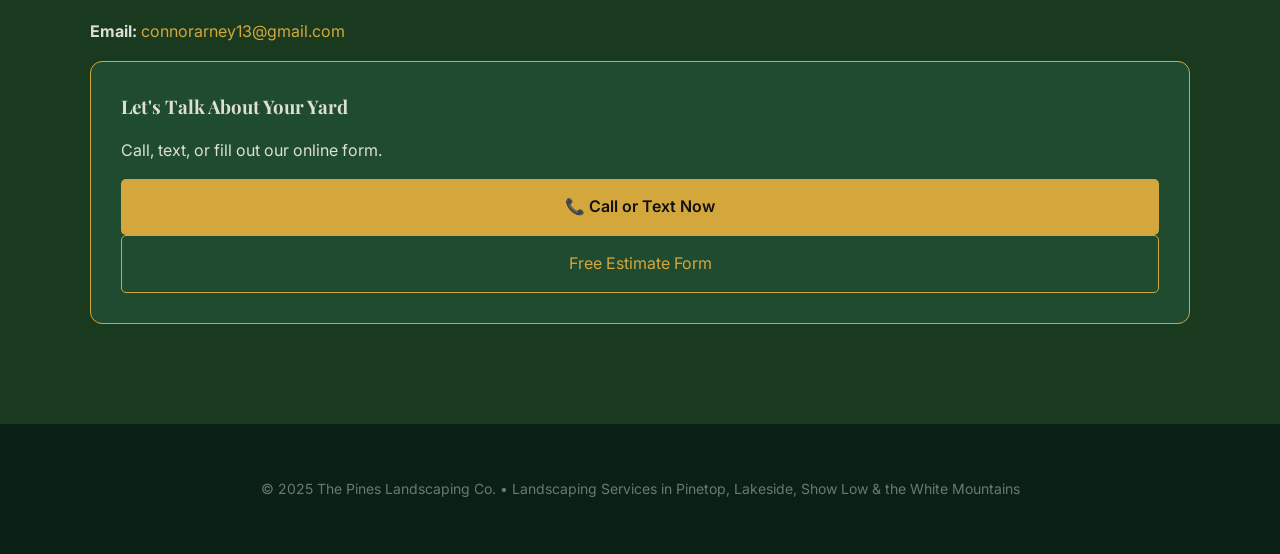
==== commit 3c9b9652: "SEO1.1" ====
--- a/index.html
+++ b/index.html
@@ -3,8 +3,70 @@
 <head>
     <meta charset="UTF-8">
     <meta name="viewport" content="width=device-width, initial-scale=1.0">
-    <title>The Pines Company | Landscaping Pinetop, AZ</title>
-    <meta name="description" content="Professional landscaping services in Pinetop and the White Mountains.">
+    <title>Landscaping Services in Pinetop, AZ | The Pines Company</title>
+    <meta name="description" content="Professional landscaping, yard cleanup, tree trimming, property maintenance, and outdoor services in Pinetop, Lakeside, Show Low, and the White Mountains.">
+
+    <meta name="robots" content="index, follow">
+
+    <!-- Favicon -->
+    <link rel="icon"
+          type="image/png"
+          href="images/favicon.png">
+
+           <!-- Open Graph (Facebook, iMessage, Discord, LinkedIn, etc.) -->
+    <meta property="og:title"
+          content="The Pines Company | Landscaping Pinetop, AZ">
+
+    <meta property="og:description"
+          content="Professional landscaping services in Pinetop and the White Mountains.">
+
+    <meta property="og:image"
+          content="https://thepineslandscaping.com/images/social-preview.png">
+
+    <meta property="og:url"
+          content="https://thepineslandscaping.com">
+
+    <meta property="og:type"
+          content="website">
+
+    <!-- Twitter/X -->
+    <meta name="twitter:card"
+          content="summary_large_image">
+
+    <meta name="twitter:title"
+          content="The Pines Company | Landscaping Pinetop, AZ">
+
+    <meta name="twitter:description"
+          content="Professional landscaping services in Pinetop and the White Mountains.">
+
+    <meta name="twitter:image"
+          content="https://thepineslandscaping.com/images/social-preview.png">
+
+    <script type="application/ld+json">
+    {
+    "@context": "https://schema.org",
+    "@type": "LandscapeBusiness",
+    "name": "The Pines Company",
+    "url": "https://thepineslandscaping.com",
+    "image": "https://thepineslandscaping.com/images/social-preview.png",
+    "telephone": "+1-928-207-3981",
+    "description": "Professional landscaping services in Pinetop and the White Mountains.",
+    "address": {
+        "@type": "PostalAddress",
+        "addressLocality": "Show Low",
+        "addressRegion": "AZ",
+        "postalCode": "85901",
+        "addressCountry": "US"
+        }
+    "areaServed": [
+        "Pinetop, Arizona",
+        "Lakeside, Arizona",
+        "Show Low, Arizona",
+        "Snowflake, Arizona",
+        "Heber, Arizona"
+    ]
+    }
+    </script>
     
     <!-- Google Fonts -->
     <link href="https://fonts.googleapis.com/css2?family=Playfair+Display:ital,wght@0,500;0,700;1,700&family=Inter:wght@300;400;600&display=swap" rel="stylesheet">
@@ -66,7 +128,7 @@
     <div class="container hero-content">
         <div class="badge">🌲 PINETOP & SURROUNDING AREAS, AZ</div>
         <h1>The <span>Pines</span><br>Landscaping <span>Co.</span></h1>
-        <p class="subtitle">Professional Landscape Services • Quality Work • Customer Satisfaction</p>
+        <p class="subtitle">Professional Landscaping, Property Maintenance, Tree Trimming & Yard Cleanup Services in Pinetop, Lakeside & Show Low.</p>
         <div class="hero-buttons">
             <a href="https://docs.google.com/forms/d/e/1FAIpQLSfr3iakLlUoc0oCyKcKBUTKfiY2sQAtO63tjd94YqLCrpw_ZQ/viewform?usp=header" target="_blank" class="btn-primary">Get a Free Quote</a>
             <a href="#services" class="btn-outline">View Services</a>
@@ -147,17 +209,17 @@
         
         <div class="grid-3 mt-40">
             <div class="service-card">
-                <img src="images/scissors.png" alt="Mowing" class="icon-medium">
+                <img src="images/scissors.png" alt="Lawn mowing services in Pinetop Arizona" class="icon-medium">
                 <h4>Lawn Mowing & Trimming</h4>
-                <p>Precision cuts and clean edges that keep your lawn sharp week after week.</p>
-            </div>
-            <div class="service-card">
-                <img src="images/shrub.png" alt="Trimming" class="icon-medium">
+                <p>Professional lawn mowing and trimming services in Pinetop, Lakeside, Show Low, and surrounding White Mountain communities.</p>
+            </div>
+            <div class="service-card">
+                <img src="images/shrub.png" alt="Tree trimming and shrub maintenance in Show Low Arizona" class="icon-medium">
                 <h4>Shrub & Tree Trimming</h4>
-                <p>Shape trees and shrubs for healthy growth and proper clearance.</p>
-            </div>
-            <div class="service-card">
-                <img src="images/leaf.png" alt="Cleanup" class="icon-medium">
+                <p>Professional tree trimming and shrub maintenance to keep your property safe, healthy, and looking its best.</p>
+            </div>
+            <div class="service-card">
+                <img src="images/leaf.png" alt="Yard cleanup and debris removal services" class="icon-medium">
                 <h4>Cleanup & Debris Removal</h4>
                 <p>Seasonal cleanups and leaf haul-off to keep your property spotless.</p>
             </div>
@@ -185,7 +247,7 @@
     <div class="container split">
         <div>
             <p class="section-tag">WHERE WE WORK</p>
-            <h2 class="section-title dark-text">Serving Pinetop &<br>the White Mountains</h2>
+            <h2 class="section-title dark-text">Landscaping Services in Pinetop,<br>Lakeside, Show Low & the White Mountains</h2>
             <p class="section-description dark-text">We proudly serve homeowners and properties throughout the area with reliable, high-quality landscape services.</p>
             <div class="locations-tags">
                 <span>Pinetop</span><span>Lakeside</span><span>Show Low</span><span>Snowflake</span><span>Heber</span>
@@ -203,7 +265,7 @@
         <div>
             <p class="section-tag">GET IN TOUCH</p>
             <h2 class="section-title light-text">Ready to Get Started?</h2>
-            <p class="light-text mb-20">Reach out for a free estimate. No pressure.</p>
+            <p class="light-text mb-20">Contact The Pines Company today for a free landscaping estimate in Pinetop, Lakeside, Show Low, Snowflake, Heber, and the White Mountains.</p>
             <div class="contact-details">
                 <p><strong>Owner:</strong> Connor Arney</p>
                 <p><strong>Phone:</strong> <a href="tel:19282073981">(928) 207-3981</a></p>
@@ -221,7 +283,7 @@
 
 <footer>
     <div class="container">
-        <p>&copy; 2025 The Pines Lanscaping Co. • Pinetop, Arizona</p>
+        <p>&copy; 2025 The Pines Landscaping Co. • Landscaping Services in Pinetop, Lakeside, Show Low & the White Mountains</p>
     </div>
 </footer>
 
